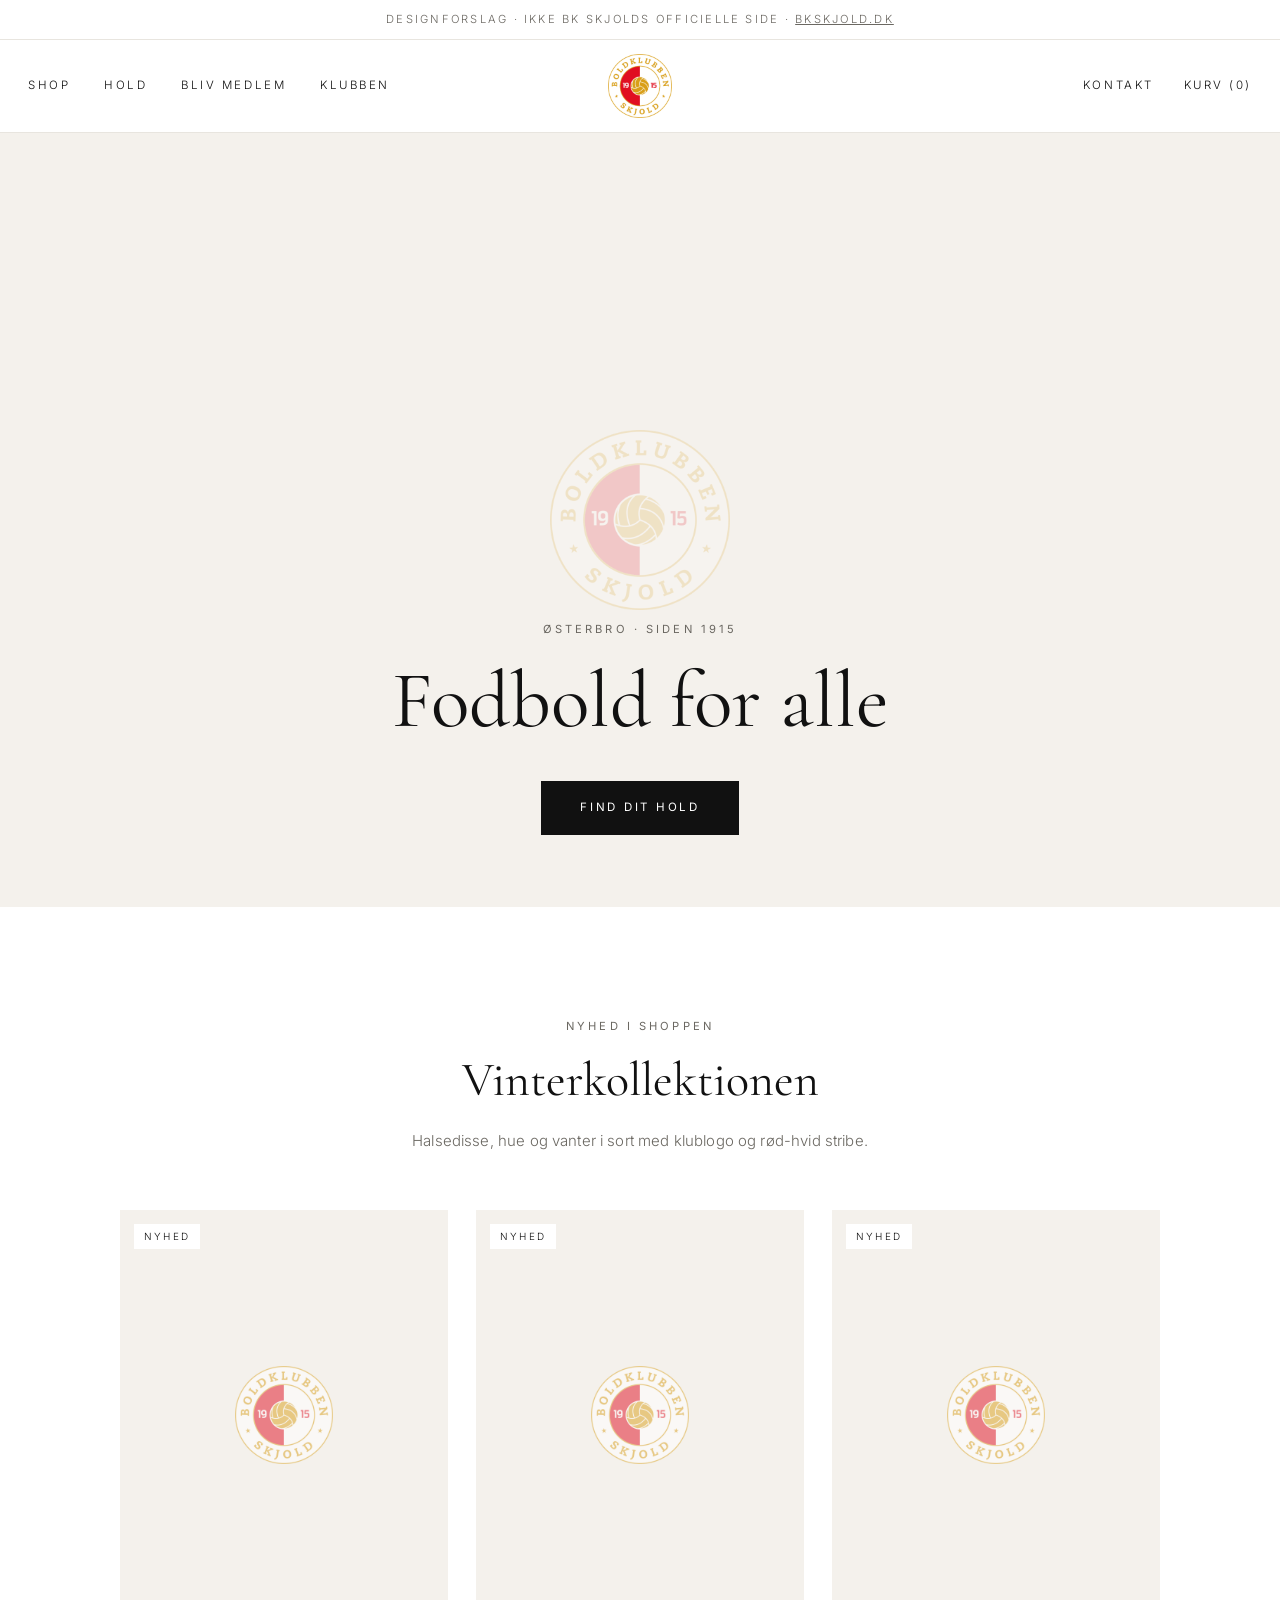
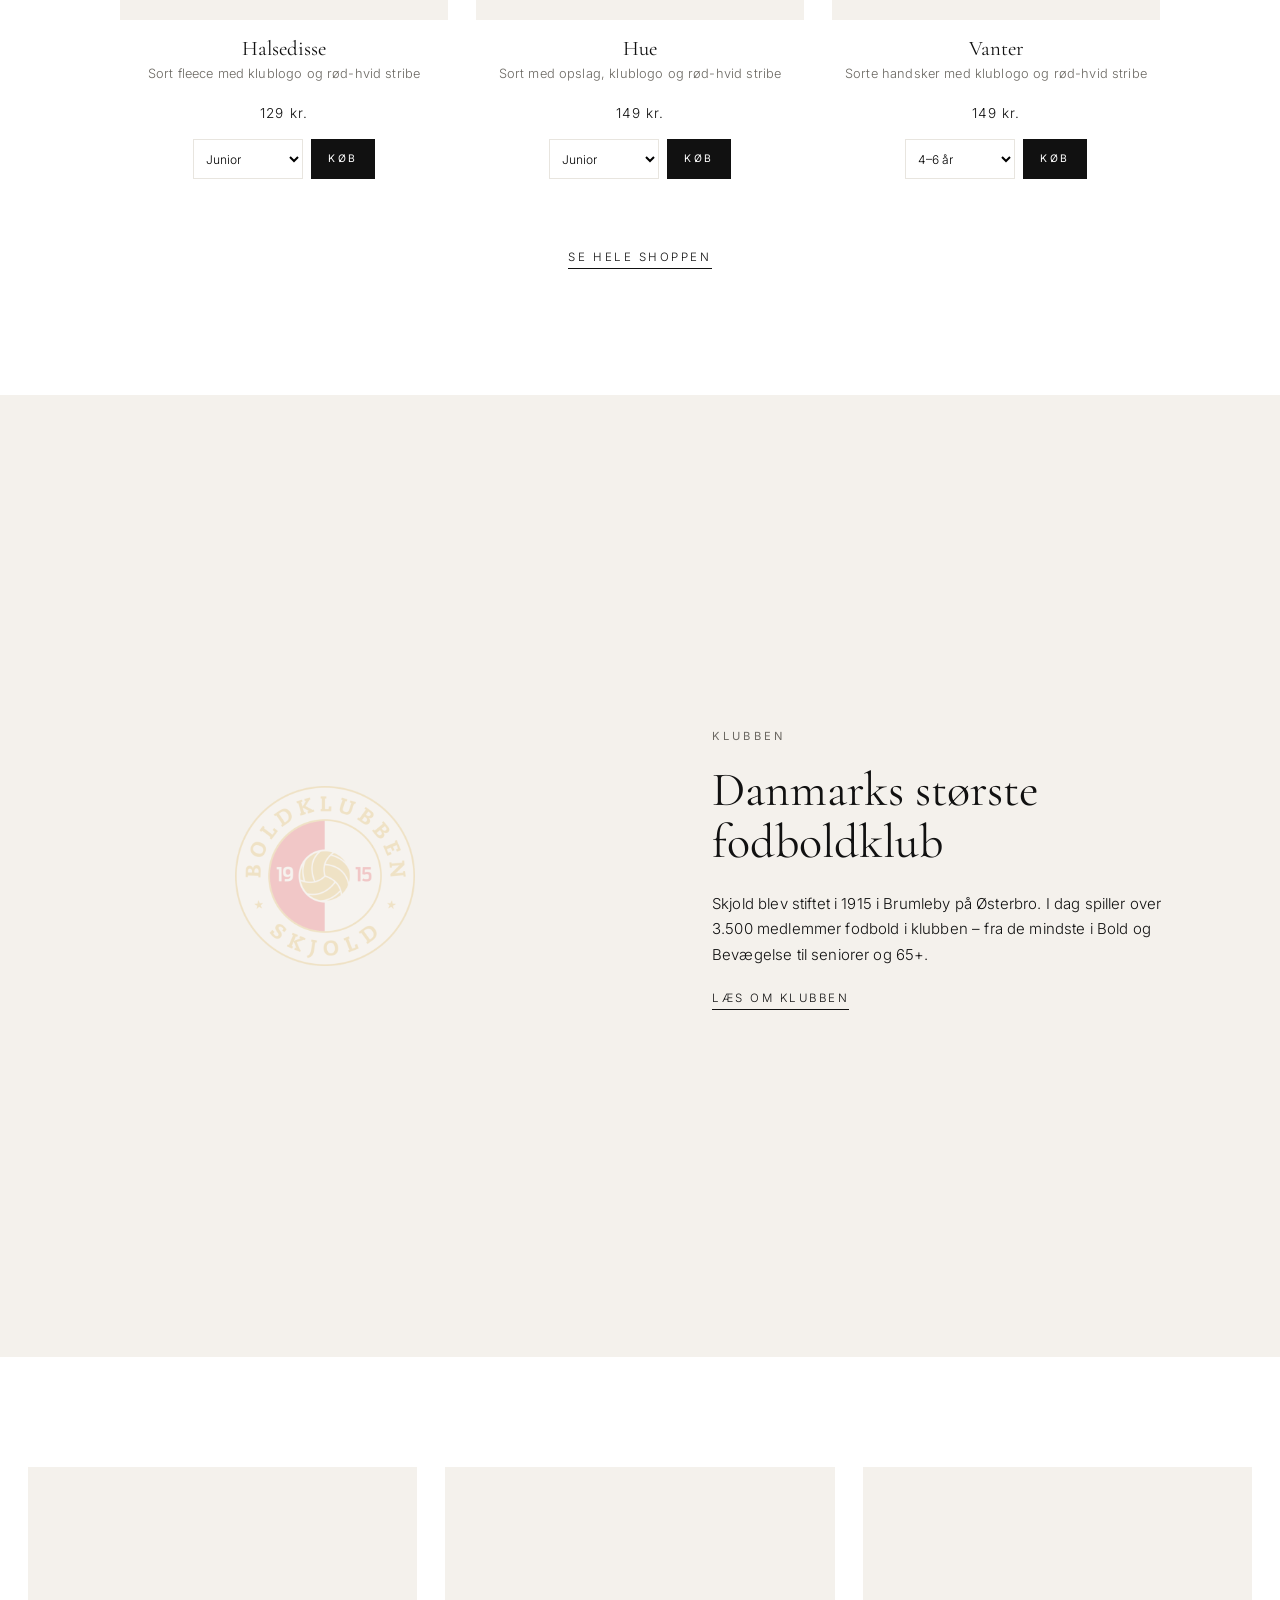
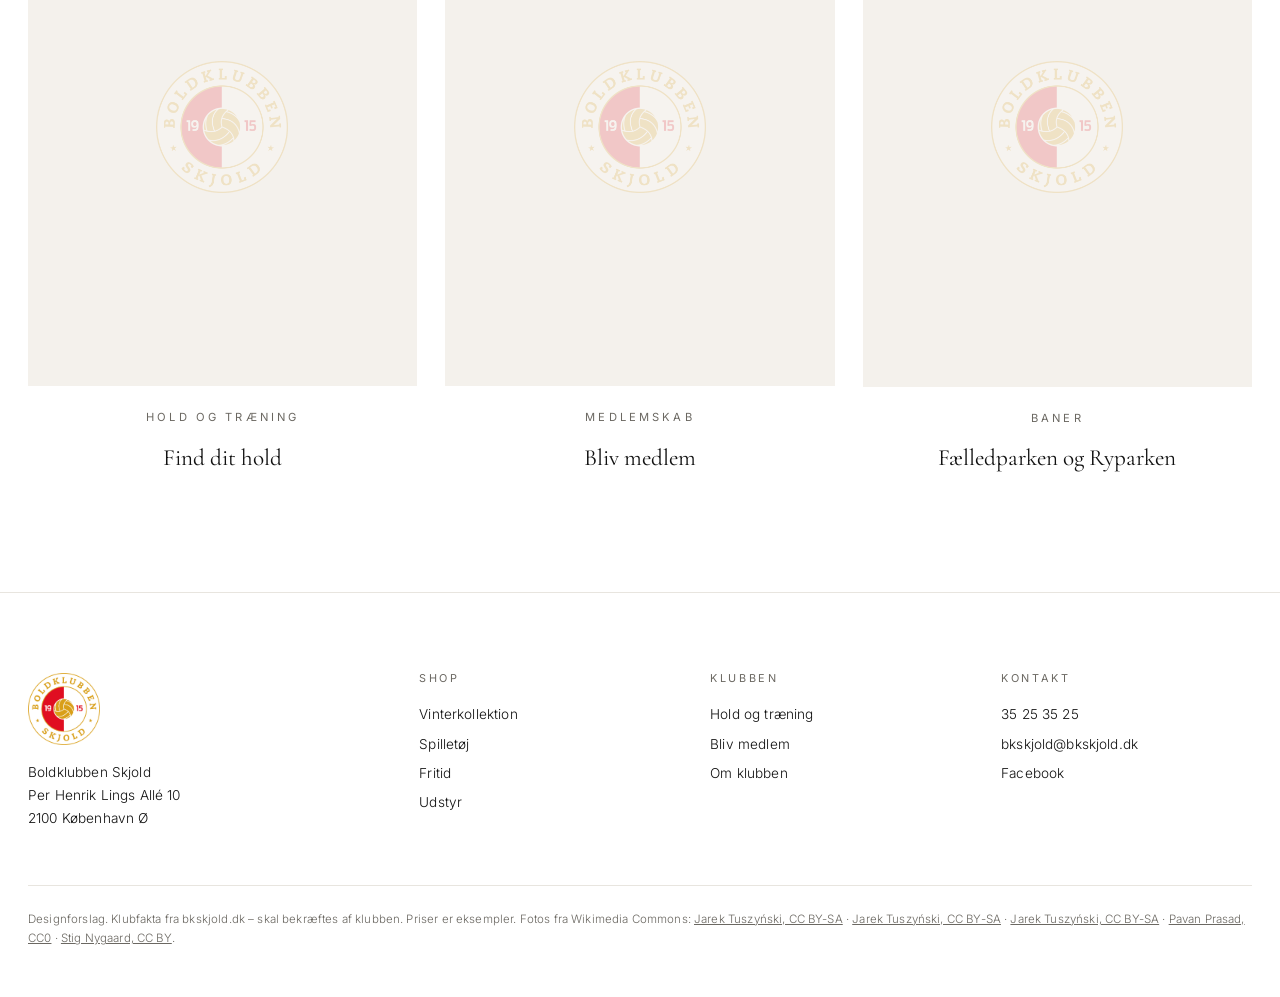
==== index.html @ 90eae660 "Nyt lyst og eksklusivt design - Helt nyt udtryk: hvidt med serif-overskrifter (Cormorant Garamond), " ====
<!doctype html>
<html lang="da">
<head>
  <meta charset="utf-8">
  <meta name="viewport" content="width=device-width, initial-scale=1">
  <title>BK Skjold – fodbold for alle på Østerbro (designforslag)</title>
  <meta name="description" content="Designforslag til Boldklubben Skjold – Danmarks største fodboldklub. Hold, medlemskab og klubshop.">
  <meta name="theme-color" content="#ffffff">
  <link rel="icon" href="img/favicon.png" type="image/png">
  <link rel="stylesheet" href="css/style.css">
</head>
<body data-side="forside" data-rod="./">
  <main>
    <section class="hero">
      <div class="foto" data-foto="hero" data-ivrig="1" data-bredde="2400" data-alt="Børn spiller fodbold"></div>
      <div class="tekst">
        <span class="overtitel">Østerbro · siden 1915</span>
        <h1>Fodbold for alle</h1>
        <a class="knap hvid" href="hold/">Find dit hold</a>
      </div>
    </section>

    <section class="blok">
      <div class="wrap">
        <div class="sektionshoved">
          <span class="overtitel">Nyhed i shoppen</span>
          <h2>Vinterkollektionen</h2>
          <p>Halsedisse, hue og vanter i sort med klublogo og rød-hvid stribe.</p>
        </div>
        <div class="produkter tre" id="nyheder"></div>
        <p style="text-align:center;margin-top:64px"><a class="link" href="shop/">Se hele shoppen</a></p>
      </div>
    </section>

    <section class="blok sand">
      <div class="wrap split">
        <div class="foto" data-foto="ungdom" data-bredde="1400" data-alt="Ungdomsspillere i kamp"></div>
        <div class="tekstdel">
          <span class="overtitel">Klubben</span>
          <h2>Danmarks største fodboldklub</h2>
          <p>Skjold blev stiftet i 1915 i Brumleby på Østerbro. I dag spiller over 3.500 medlemmer fodbold i klubben – fra de mindste i Bold og Bevægelse til seniorer og 65+.</p>
          <p><a class="link" href="om/">Læs om klubben</a></p>
        </div>
      </div>
    </section>

    <section class="blok">
      <div class="wrap">
        <div class="indgange">
          <a class="indgang" href="hold/"><div class="foto" data-foto="kamp" data-bredde="1000" data-alt="Ungdomskamp"></div><span class="overtitel">Hold og træning</span><h3>Find dit hold</h3></a>
          <a class="indgang" href="medlem/"><div class="foto" data-foto="dreng" data-bredde="1000" data-alt="Dreng spiller fodbold"></div><span class="overtitel">Medlemskab</span><h3>Bliv medlem</h3></a>
          <a class="indgang" href="om/"><div class="foto" data-foto="faelledparken" data-bredde="1000" data-alt="Fælledparken set fra luften"></div><span class="overtitel">Baner</span><h3>Fælledparken og Ryparken</h3></a>
        </div>
      </div>
    </section>
  </main>
  <script src="js/produkter.js"></script>
  <script src="js/site.js"></script>
  <script>
    const el = document.getElementById('nyheder');
    el.innerHTML = SKJOLD.produkter.filter((p) => p.ny).map(SKJOLD.produktkort).join('');
    SKJOLD.bindKoeb(el);
  </script>
</body>
</html>
---- css/style.css ----
/* BK Skjold – designforslag. Lyst og eksklusivt: hvidt, sort og luft. Logoet er den eneste farve. */

:root {
  --sort: #111111;
  --graa: #6b6862;
  --linje: #e8e5df;
  --sand: #f4f1ec;
  --hvid: #ffffff;
  --serif: 'Cormorant Garamond', 'Times New Roman', Georgia, serif;
  --sans: 'Inter', system-ui, -apple-system, 'Segoe UI', Roboto, 'Helvetica Neue', Arial, sans-serif;
  --bredde: 1280px;
}

* { box-sizing: border-box; }
html { -webkit-text-size-adjust: 100%; }
body { margin: 0; font-family: var(--sans); font-weight: 300; color: var(--sort); background: var(--hvid); line-height: 1.7; font-size: 15px; letter-spacing: 0.01em; }
img { max-width: 100%; display: block; }
a { color: inherit; }
h1, h2, h3 { font-family: var(--serif); font-weight: 400; line-height: 1.1; margin: 0 0 0.45em; letter-spacing: 0; }
h1 { font-size: clamp(2.6rem, 6.5vw, 5rem); }
h2 { font-size: clamp(2rem, 4vw, 3rem); }
h3 { font-size: 1.45rem; }
p { margin: 0 0 1.1em; }
strong { font-weight: 500; }
.wrap { max-width: var(--bredde); margin: 0 auto; padding: 0 28px; }
.smal { max-width: 640px; margin: 0 auto; text-align: center; }
.lille { font-size: 0.82rem; color: var(--graa); }
.overtitel { display: block; font-family: var(--sans); font-size: 0.7rem; font-weight: 400; text-transform: uppercase; letter-spacing: 0.28em; color: var(--graa); margin-bottom: 18px; }

/* Topbesked */
.besked { text-align: center; font-size: 0.7rem; letter-spacing: 0.2em; text-transform: uppercase; padding: 10px 16px; border-bottom: 1px solid var(--linje); color: var(--graa); }
.besked a { color: var(--graa); }

/* Header: menu – logo – kurv */
.header { position: sticky; top: 0; z-index: 40; background: rgba(255, 255, 255, 0.97); border-bottom: 1px solid var(--linje); }
.header .wrap { display: grid; grid-template-columns: 1fr auto 1fr; align-items: center; min-height: 92px; }
.header nav { display: flex; gap: 34px; }
.header nav a, .header .hoejre a, .kurv-knap, .menu-knap {
  font: inherit; font-size: 0.72rem; text-transform: uppercase; letter-spacing: 0.22em; text-decoration: none;
  background: none; border: 0; color: inherit; cursor: pointer; padding: 6px 0;
}
.header nav a.aktiv, .header nav a:hover { text-decoration: underline; text-underline-offset: 6px; }
.header .logo img { width: 64px; height: 64px; }
.header .hoejre { display: flex; justify-content: flex-end; gap: 30px; align-items: center; }
.menu-knap { display: none; justify-self: start; }
@media (max-width: 900px) {
  .header .wrap { min-height: 76px; }
  .header .logo img { width: 52px; height: 52px; }
  .header nav { display: none; position: absolute; top: 100%; left: 0; right: 0; background: #fff; flex-direction: column; gap: 0; padding: 12px 28px 22px; border-bottom: 1px solid var(--linje); }
  .header nav.aaben { display: flex; }
  .header nav a { padding: 14px 0; border-bottom: 1px solid var(--linje); }
  .menu-knap { display: block; }
  .header .hoejre .skjul-mobil { display: none; }
}

/* Knapper */
.knap {
  display: inline-block; padding: 16px 38px; font: inherit; font-size: 0.72rem; font-weight: 400; text-transform: uppercase; letter-spacing: 0.24em;
  text-decoration: none; border: 1px solid var(--sort); background: var(--sort); color: #fff; cursor: pointer; transition: background 0.2s, color 0.2s;
}
.knap:hover { background: transparent; color: var(--sort); }
.knap.hvid { background: #fff; color: var(--sort); border-color: #fff; }
.knap.hvid:hover { background: transparent; color: #fff; }
.knap.kant { background: transparent; color: var(--sort); }
.knap.kant:hover { background: var(--sort); color: #fff; }
.knap.fuld { width: 100%; text-align: center; }
.link { font-size: 0.72rem; text-transform: uppercase; letter-spacing: 0.22em; text-decoration: none; border-bottom: 1px solid var(--sort); padding-bottom: 4px; }

/* Billeder. Mangler et billede, vises en lys flade med logoet. */
.foto { position: relative; background: var(--sand); overflow: hidden; }
.foto img { width: 100%; height: 100%; object-fit: cover; }
.foto.mangler::after { content: ''; position: absolute; inset: 0; background: url('../img/logo.png') center / min(34%, 180px) no-repeat; opacity: 0.18; }

/* Hero */
.hero { position: relative; height: min(86vh, 820px); min-height: 480px; }
.hero > .foto { position: absolute; inset: 0; }
.hero .tekst { position: absolute; inset: 0; display: flex; flex-direction: column; align-items: center; justify-content: flex-end; text-align: center; padding: 0 28px 72px; }
.hero.har-billede .tekst { color: #fff; background: linear-gradient(180deg, rgba(0, 0, 0, 0) 45%, rgba(0, 0, 0, 0.45) 100%); }
.hero.har-billede .overtitel { color: rgba(255, 255, 255, 0.85); }
.hero:not(.har-billede) .knap.hvid { background: var(--sort); color: #fff; border-color: var(--sort); }
.hero h1 { max-width: 14ch; }

/* Sektioner */
section.blok { padding: 110px 0; }
section.blok.sand { background: var(--sand); }
.sektionshoved { text-align: center; margin-bottom: 56px; }
.sektionshoved p { color: var(--graa); max-width: 52ch; margin: 0 auto; }

/* Produkter */
.produkter { display: grid; gap: 56px 28px; grid-template-columns: repeat(4, 1fr); }
@media (max-width: 1050px) { .produkter { grid-template-columns: repeat(3, 1fr); } }
@media (max-width: 720px) { .produkter { grid-template-columns: repeat(2, 1fr); gap: 40px 16px; } }
.produkt { text-align: center; }
.produkt .foto { aspect-ratio: 4 / 5; margin-bottom: 18px; }
.produkt .foto.mangler::after { opacity: 0.5; background-size: 30%; }
.produkt .maerkat { position: absolute; z-index: 1; top: 14px; left: 14px; font-size: 0.62rem; text-transform: uppercase; letter-spacing: 0.22em; background: #fff; padding: 4px 10px; }
.produkt h3 { font-size: 1.3rem; margin-bottom: 2px; }
.produkt .besk { font-size: 0.8rem; color: var(--graa); min-height: 2.6em; margin-bottom: 6px; }
.produkt .pris { font-size: 0.85rem; letter-spacing: 0.08em; margin-bottom: 14px; }
.produkt .valg { display: flex; gap: 8px; justify-content: center; }
.produkt select { font: inherit; font-size: 0.75rem; padding: 10px 8px; border: 1px solid var(--linje); background: #fff; min-width: 0; flex: 0 1 110px; }
.produkt .knap { padding: 10px 16px; font-size: 0.65rem; }

.filtre { display: flex; gap: 30px; justify-content: center; flex-wrap: wrap; margin-bottom: 56px; }
.filtre button { font: inherit; font-size: 0.72rem; text-transform: uppercase; letter-spacing: 0.22em; background: none; border: 0; padding: 6px 0; cursor: pointer; color: var(--graa); }
.filtre button[aria-pressed='true'] { color: var(--sort); text-decoration: underline; text-underline-offset: 8px; }

/* Billede + tekst */
.split { display: grid; grid-template-columns: 1.1fr 1fr; gap: 90px; align-items: center; }
.split.omvendt > .foto { order: 2; }
.split .foto { aspect-ratio: 4 / 5; }
.split .tekstdel { max-width: 460px; }
@media (max-width: 860px) { .split { grid-template-columns: 1fr; gap: 40px; } .split.omvendt > .foto { order: 0; } .split .foto { aspect-ratio: 4 / 3; } }

/* Tre indgange */
.indgange { display: grid; gap: 28px; grid-template-columns: repeat(3, 1fr); }
.indgang { text-decoration: none; text-align: center; }
.indgang .foto { aspect-ratio: 3 / 4; margin-bottom: 22px; }
.indgang .foto img { transition: transform 0.8s; }
.indgang:hover .foto img { transform: scale(1.03); }
@media (max-width: 760px) { .indgange { grid-template-columns: 1fr; } .indgang .foto { aspect-ratio: 4 / 3; } }

/* Lister */
.liste { list-style: none; padding: 0; margin: 0; }
.liste li { display: flex; justify-content: space-between; gap: 20px; padding: 16px 0; border-bottom: 1px solid var(--linje); }
.liste li span:last-child { color: var(--graa); text-align: right; }
.kolonner { display: grid; gap: 64px; grid-template-columns: repeat(auto-fit, minmax(260px, 1fr)); }
.trin { list-style: none; counter-reset: t; padding: 0; margin: 0; }
.trin li { counter-increment: t; padding: 20px 0 20px 56px; border-bottom: 1px solid var(--linje); position: relative; }
.trin li::before { content: counter(t, decimal-leading-zero); position: absolute; left: 0; top: 18px; font-family: var(--serif); font-size: 1.6rem; color: var(--graa); }

/* Sidetop */
.sidetop { padding: 96px 0 40px; text-align: center; }
.sidetop p { color: var(--graa); max-width: 54ch; margin: 0 auto; }

/* Kurv */
.kurv { position: fixed; inset: 0; z-index: 60; display: none; }
.kurv.aaben { display: block; }
.kurv .slør { position: absolute; inset: 0; background: rgba(17, 17, 17, 0.3); }
.kurv .panel { position: absolute; top: 0; right: 0; bottom: 0; width: min(440px, 100%); background: #fff; display: flex; flex-direction: column; }
.kurv .top { display: flex; justify-content: space-between; align-items: center; padding: 26px 28px; border-bottom: 1px solid var(--linje); }
.kurv .top h2 { font-size: 1.8rem; margin: 0; }
.kurv .top button { background: none; border: 0; font-size: 1.6rem; font-weight: 300; cursor: pointer; }
.kurv .linjer { flex: 1; overflow-y: auto; padding: 8px 28px; }
.kurv .linje { display: grid; grid-template-columns: 72px 1fr auto; gap: 16px; align-items: center; padding: 18px 0; border-bottom: 1px solid var(--linje); }
.kurv .linje .foto { width: 72px; height: 90px; }
.kurv .linje button { background: none; border: 0; padding: 0; color: var(--graa); cursor: pointer; font: inherit; font-size: 0.75rem; text-decoration: underline; }
.kurv .bund { padding: 24px 28px; border-top: 1px solid var(--linje); }
.kurv .total { display: flex; justify-content: space-between; margin-bottom: 18px; font-size: 0.85rem; letter-spacing: 0.08em; text-transform: uppercase; }

/* Footer */
footer { border-top: 1px solid var(--linje); padding: 80px 0 48px; font-size: 0.85rem; }
footer .wrap { display: grid; gap: 40px; grid-template-columns: 1.4fr 1fr 1fr 1fr; }
footer h3 { font-family: var(--sans); font-size: 0.68rem; text-transform: uppercase; letter-spacing: 0.24em; color: var(--graa); font-weight: 400; margin-bottom: 16px; }
footer a { text-decoration: none; display: block; padding: 3px 0; }
footer a:hover { text-decoration: underline; }
footer .logo-fod { width: 72px; margin-bottom: 16px; }
footer .kilder { grid-column: 1 / -1; color: var(--graa); font-size: 0.72rem; border-top: 1px solid var(--linje); padding-top: 24px; margin: 0; }
footer .kilder a { display: inline; text-decoration: underline; }
@media (max-width: 760px) { footer .wrap { grid-template-columns: 1fr 1fr; } }

.produkter.tre { grid-template-columns: repeat(3, 1fr); max-width: 1040px; margin: 0 auto; }
@media (max-width: 720px) { .produkter.tre { grid-template-columns: 1fr 1fr; } }
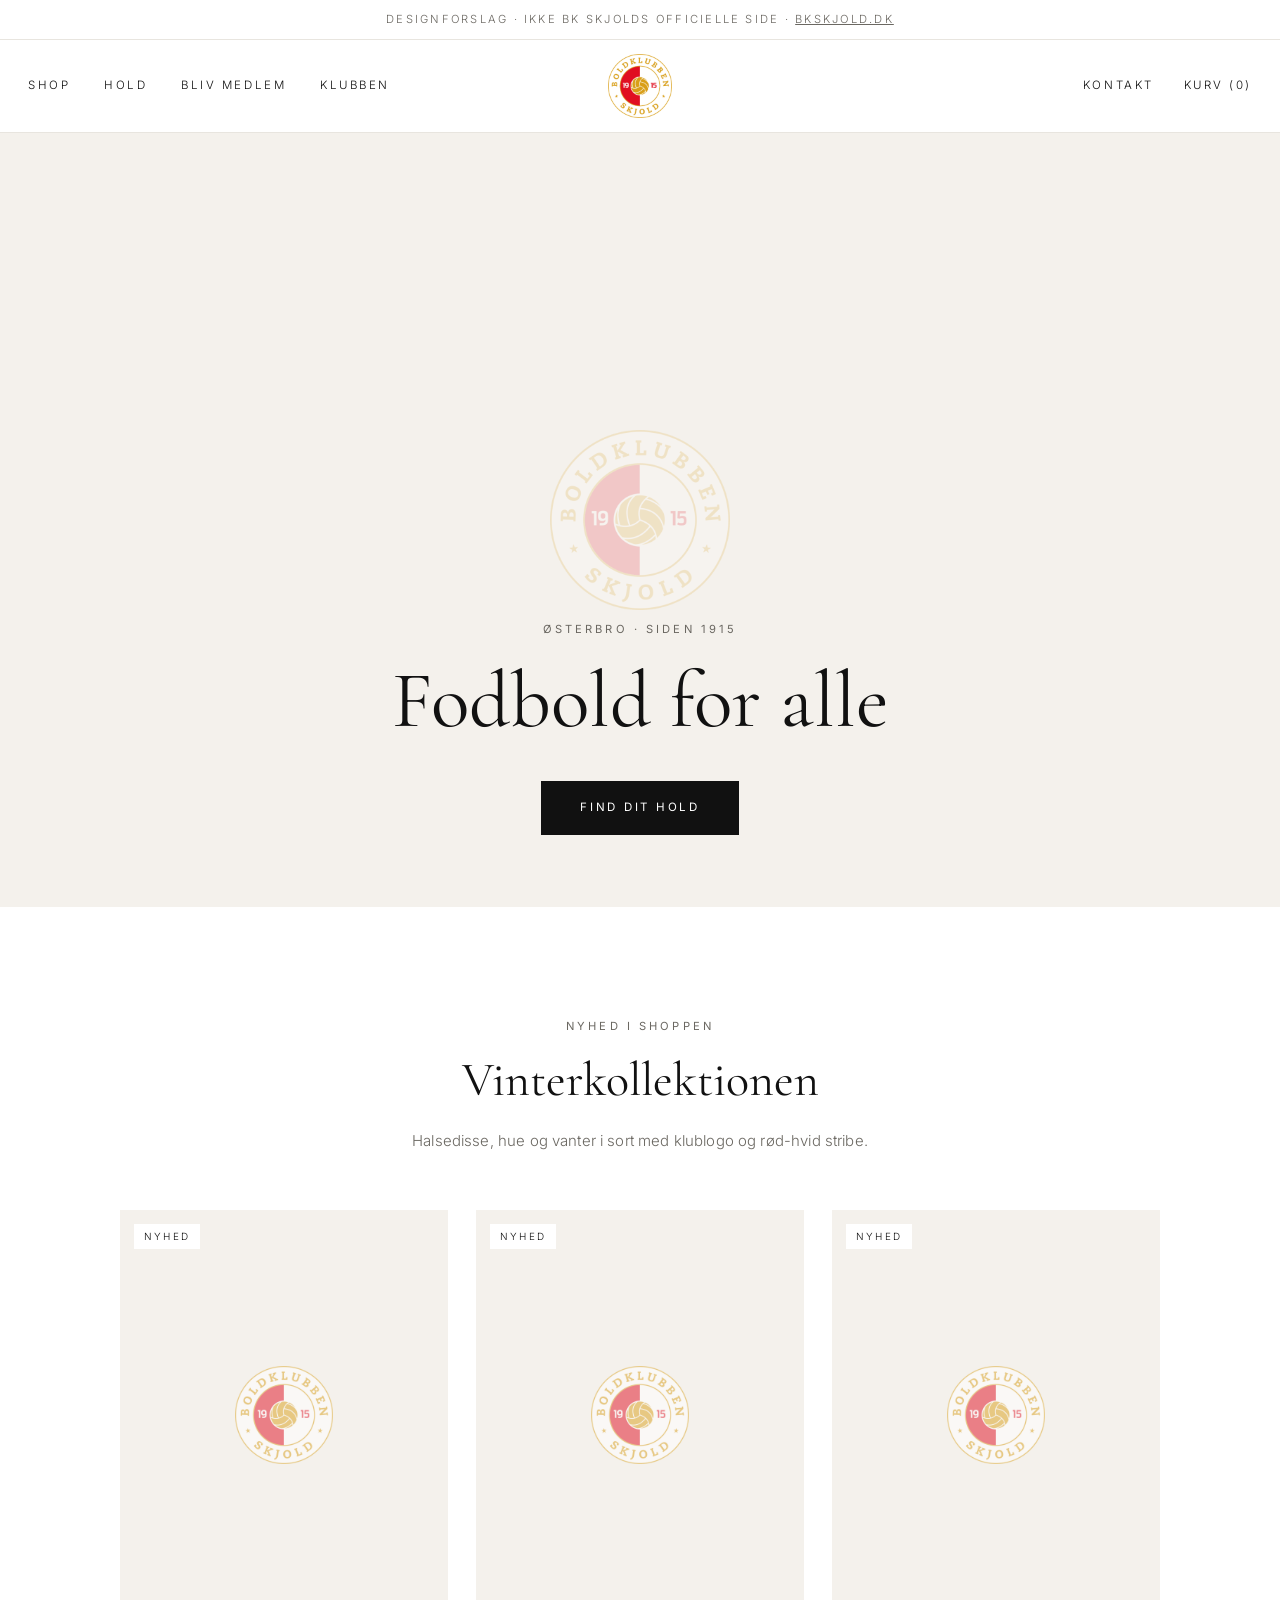
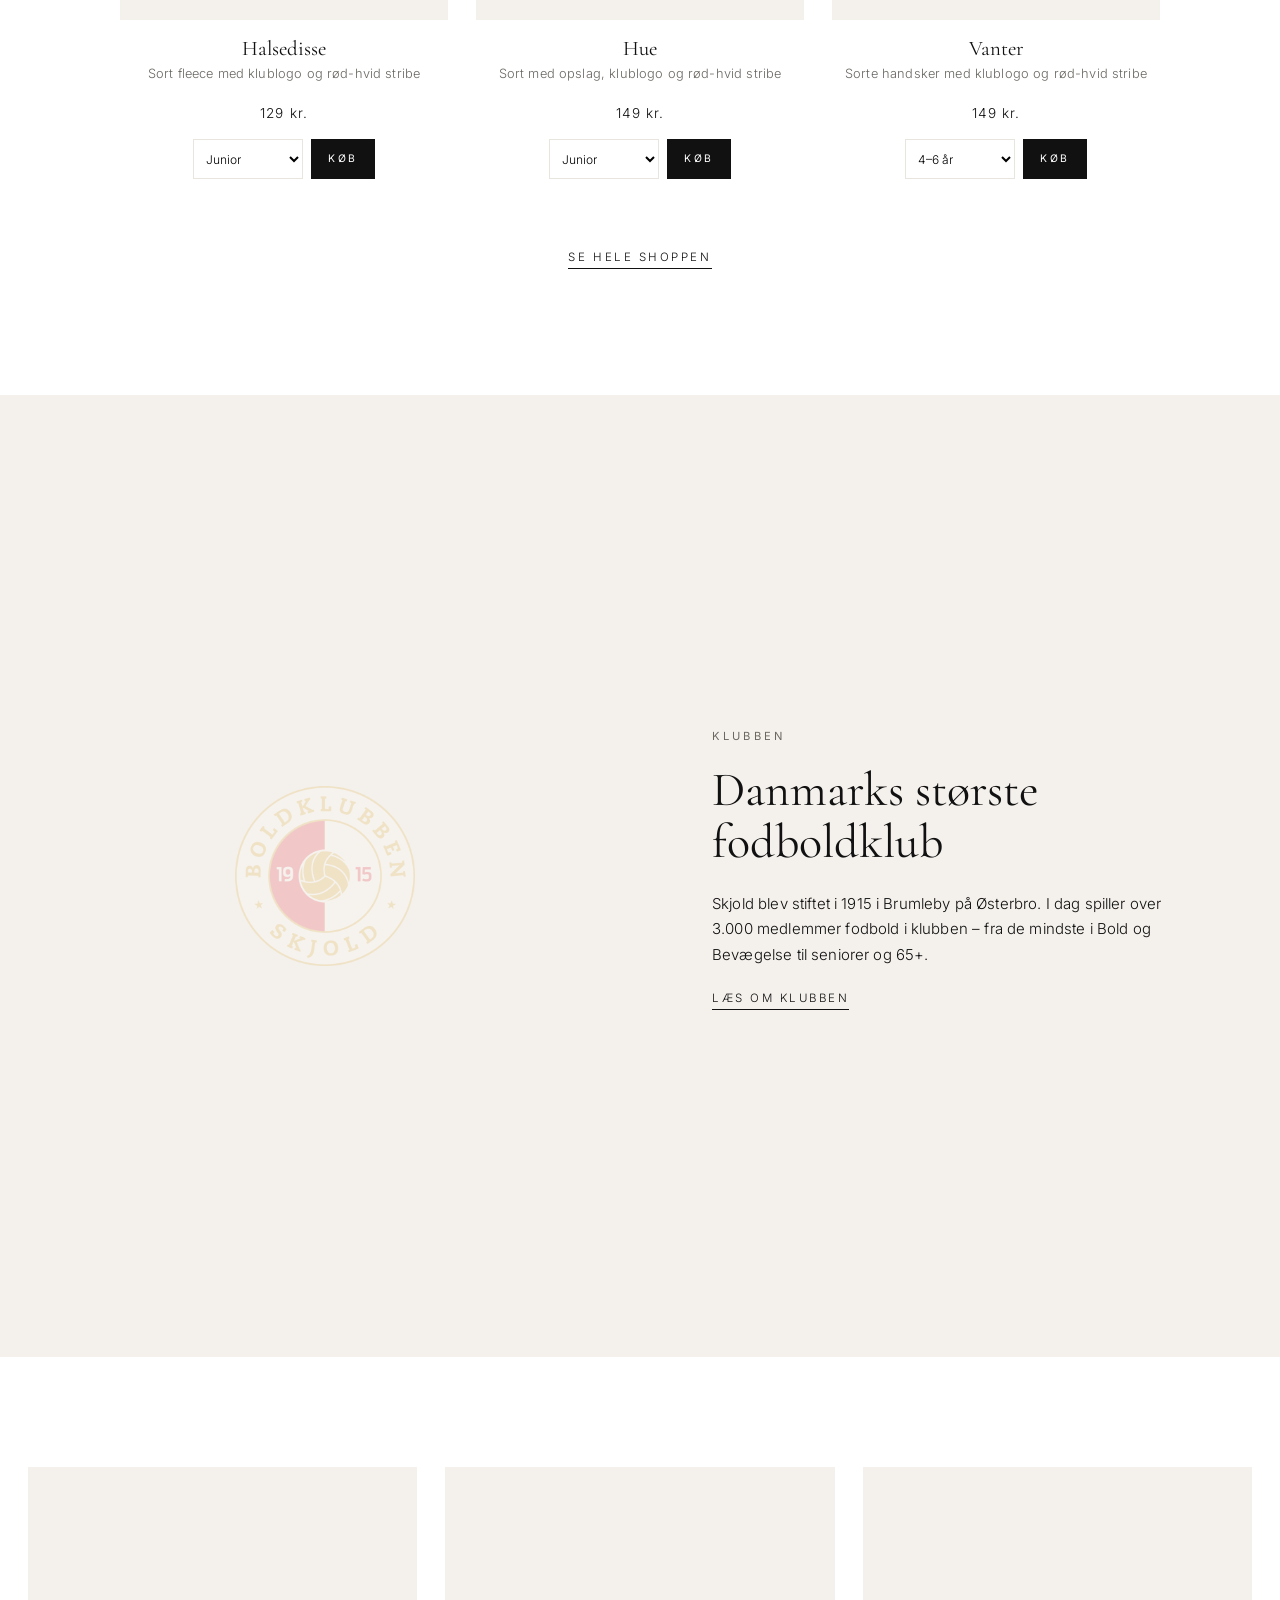
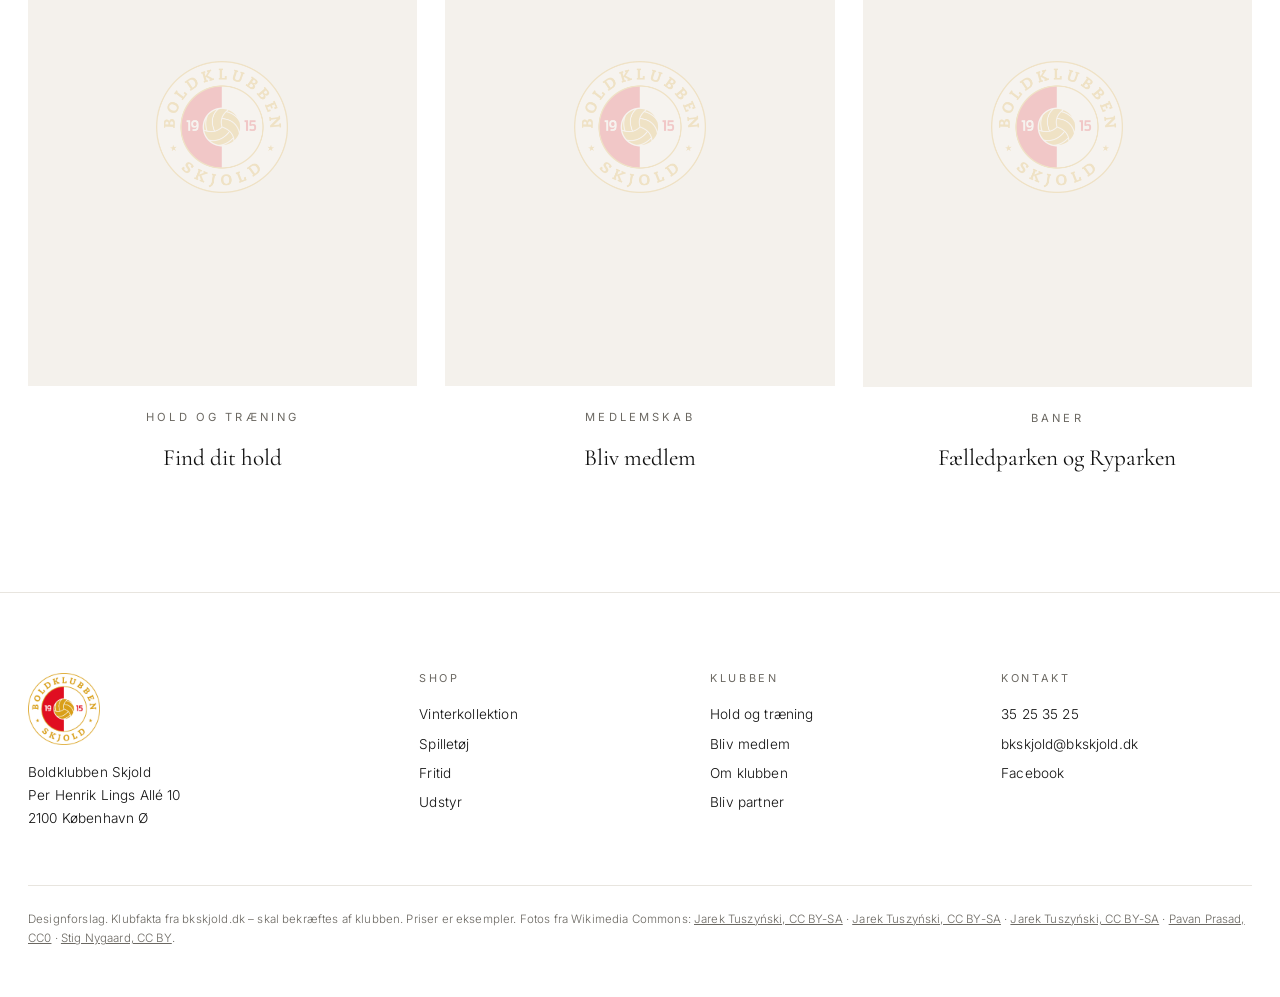
==== commit b550f786: "Skjold-modellen på Klubben og ny partnerside Co-Authored-By: Claude Opus 5.5 <noreply@anthropic.com>" ====
--- a/index.html
+++ b/index.html
@@ -38,7 +38,7 @@
         <div class="tekstdel">
           <span class="overtitel">Klubben</span>
           <h2>Danmarks største fodboldklub</h2>
-          <p>Skjold blev stiftet i 1915 i Brumleby på Østerbro. I dag spiller over 3.500 medlemmer fodbold i klubben – fra de mindste i Bold og Bevægelse til seniorer og 65+.</p>
+          <p>Skjold blev stiftet i 1915 i Brumleby på Østerbro. I dag spiller over 3.000 medlemmer fodbold i klubben – fra de mindste i Bold og Bevægelse til seniorer og 65+.</p>
           <p><a class="link" href="om/">Læs om klubben</a></p>
         </div>
       </div>
--- a/css/style.css
+++ b/css/style.css
@@ -125,9 +125,29 @@
 .liste li { display: flex; justify-content: space-between; gap: 20px; padding: 16px 0; border-bottom: 1px solid var(--linje); }
 .liste li span:last-child { color: var(--graa); text-align: right; }
 .kolonner { display: grid; gap: 64px; grid-template-columns: repeat(auto-fit, minmax(260px, 1fr)); }
+.kolonner.fire { grid-template-columns: repeat(4, 1fr); gap: 40px; }
+@media (max-width: 1000px) { .kolonner.fire { grid-template-columns: repeat(2, 1fr); } }
+@media (max-width: 600px) { .kolonner.fire { grid-template-columns: 1fr; } }
 .trin { list-style: none; counter-reset: t; padding: 0; margin: 0; }
-.trin li { counter-increment: t; padding: 20px 0 20px 56px; border-bottom: 1px solid var(--linje); position: relative; }
-.trin li::before { content: counter(t, decimal-leading-zero); position: absolute; left: 0; top: 18px; font-family: var(--serif); font-size: 1.6rem; color: var(--graa); }
+.trin > li { counter-increment: t; padding: 28px 0 28px 72px; border-bottom: 1px solid var(--linje); position: relative; }
+.trin > li::before { content: counter(t, decimal-leading-zero); position: absolute; left: 0; top: 26px; font-family: var(--serif); font-size: 1.6rem; color: var(--graa); }
+.trinwrap { max-width: 760px; }
+.tekstblok { max-width: 760px; }
+.trin h3 { margin-bottom: 8px; }
+.trin p { margin: 0 0 8px; }
+.trin .note { font-size: 0.9rem; color: var(--graa); border-left: 1px solid var(--linje); padding-left: 16px; }
+.punkter { margin: 8px 0 0; padding-left: 18px; color: var(--graa); }
+.punkter li { padding: 3px 0; }
+.faq { border-top: 1px solid var(--linje); margin-top: 32px; }
+.faq details { border-bottom: 1px solid var(--linje); }
+.faq summary { list-style: none; cursor: pointer; display: flex; justify-content: space-between; align-items: center; gap: 24px; padding: 24px 0; font-family: var(--serif); font-size: 1.45rem; line-height: 1.2; }
+.faq summary::-webkit-details-marker { display: none; }
+.faq summary::after { content: "+"; font-family: var(--sans); font-weight: 300; font-size: 1.5rem; color: var(--graa); transition: transform .2s; }
+.faq details[open] summary::after { transform: rotate(45deg); }
+.faq .svar { padding: 0 0 32px; color: var(--graa); }
+.faq .svar h4 { font-family: var(--sans); font-size: 0.72rem; font-weight: 500; text-transform: uppercase; letter-spacing: 0.2em; color: var(--sort); margin: 28px 0 8px; }
+.faq .svar p { margin: 0 0 10px; }
+.faq .svar .liste { margin-bottom: 20px; }
 
 /* Sidetop */
 .sidetop { padding: 96px 0 40px; text-align: center; }
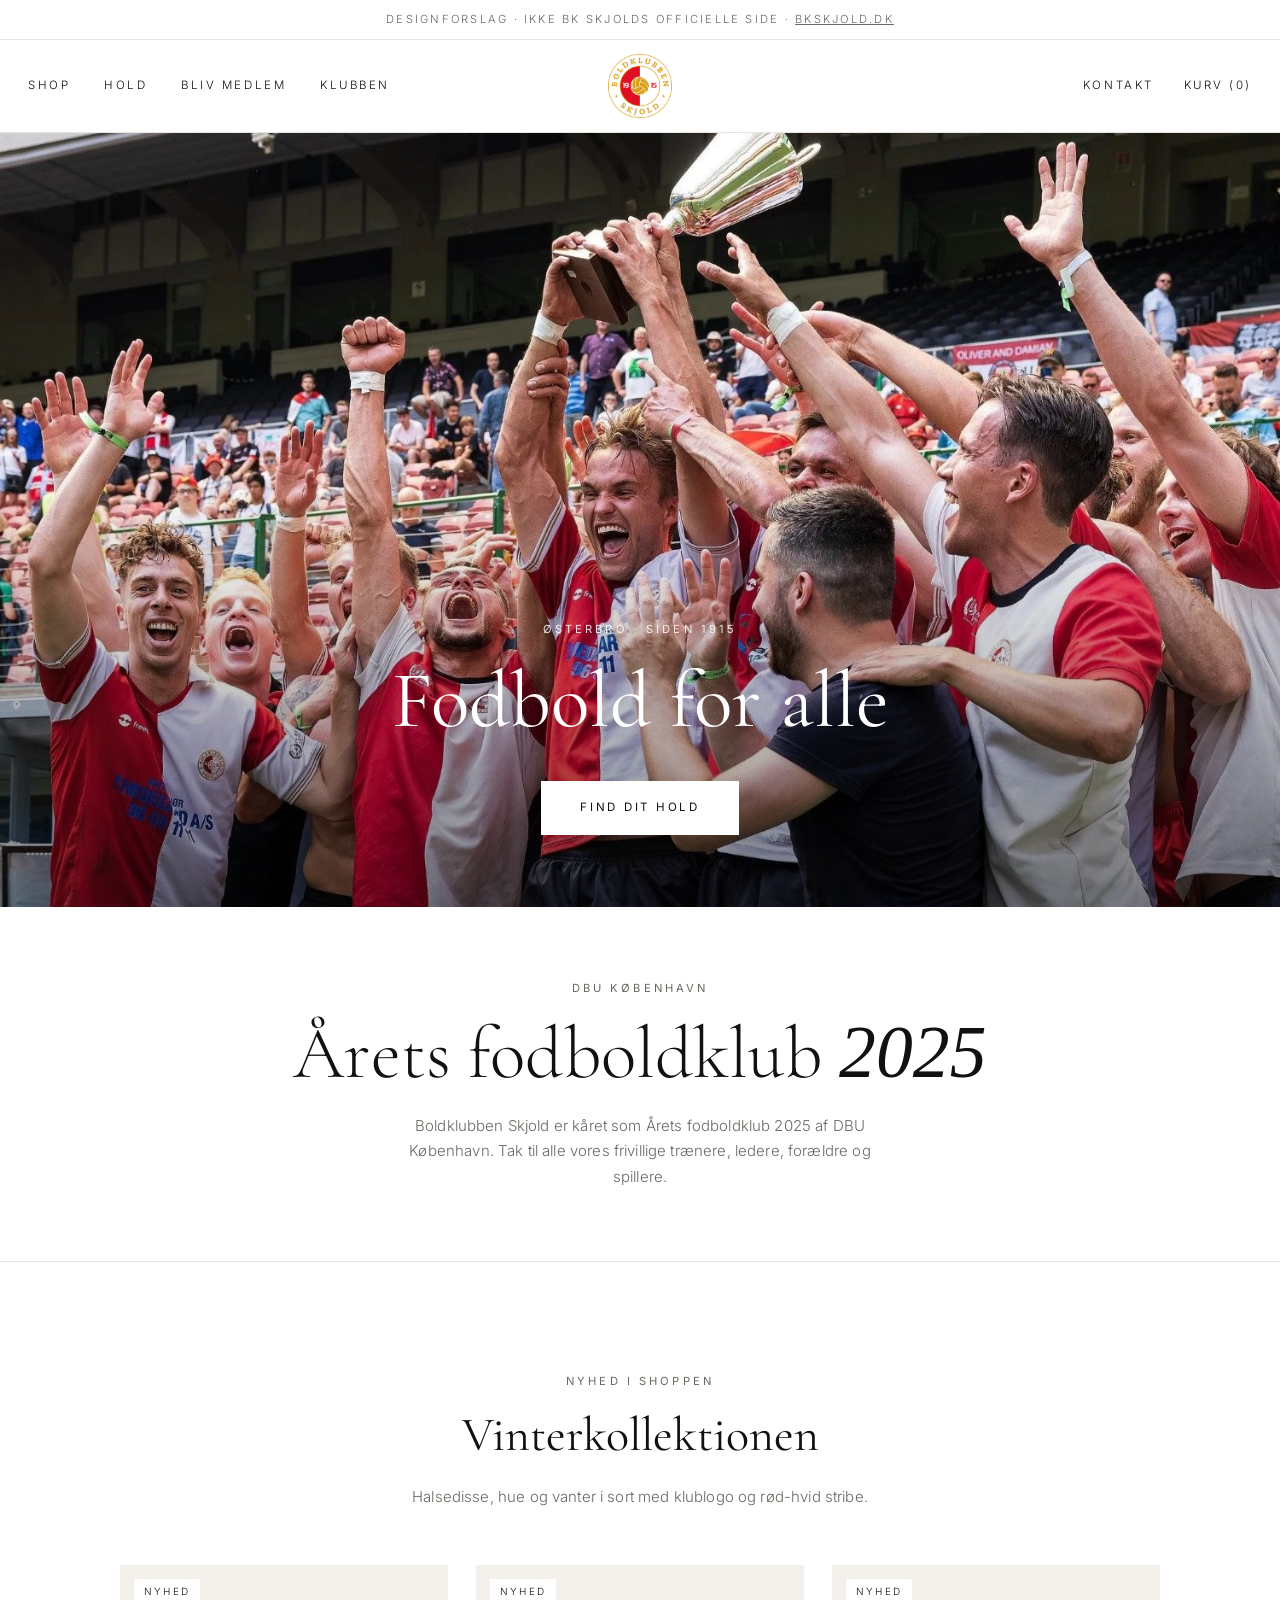
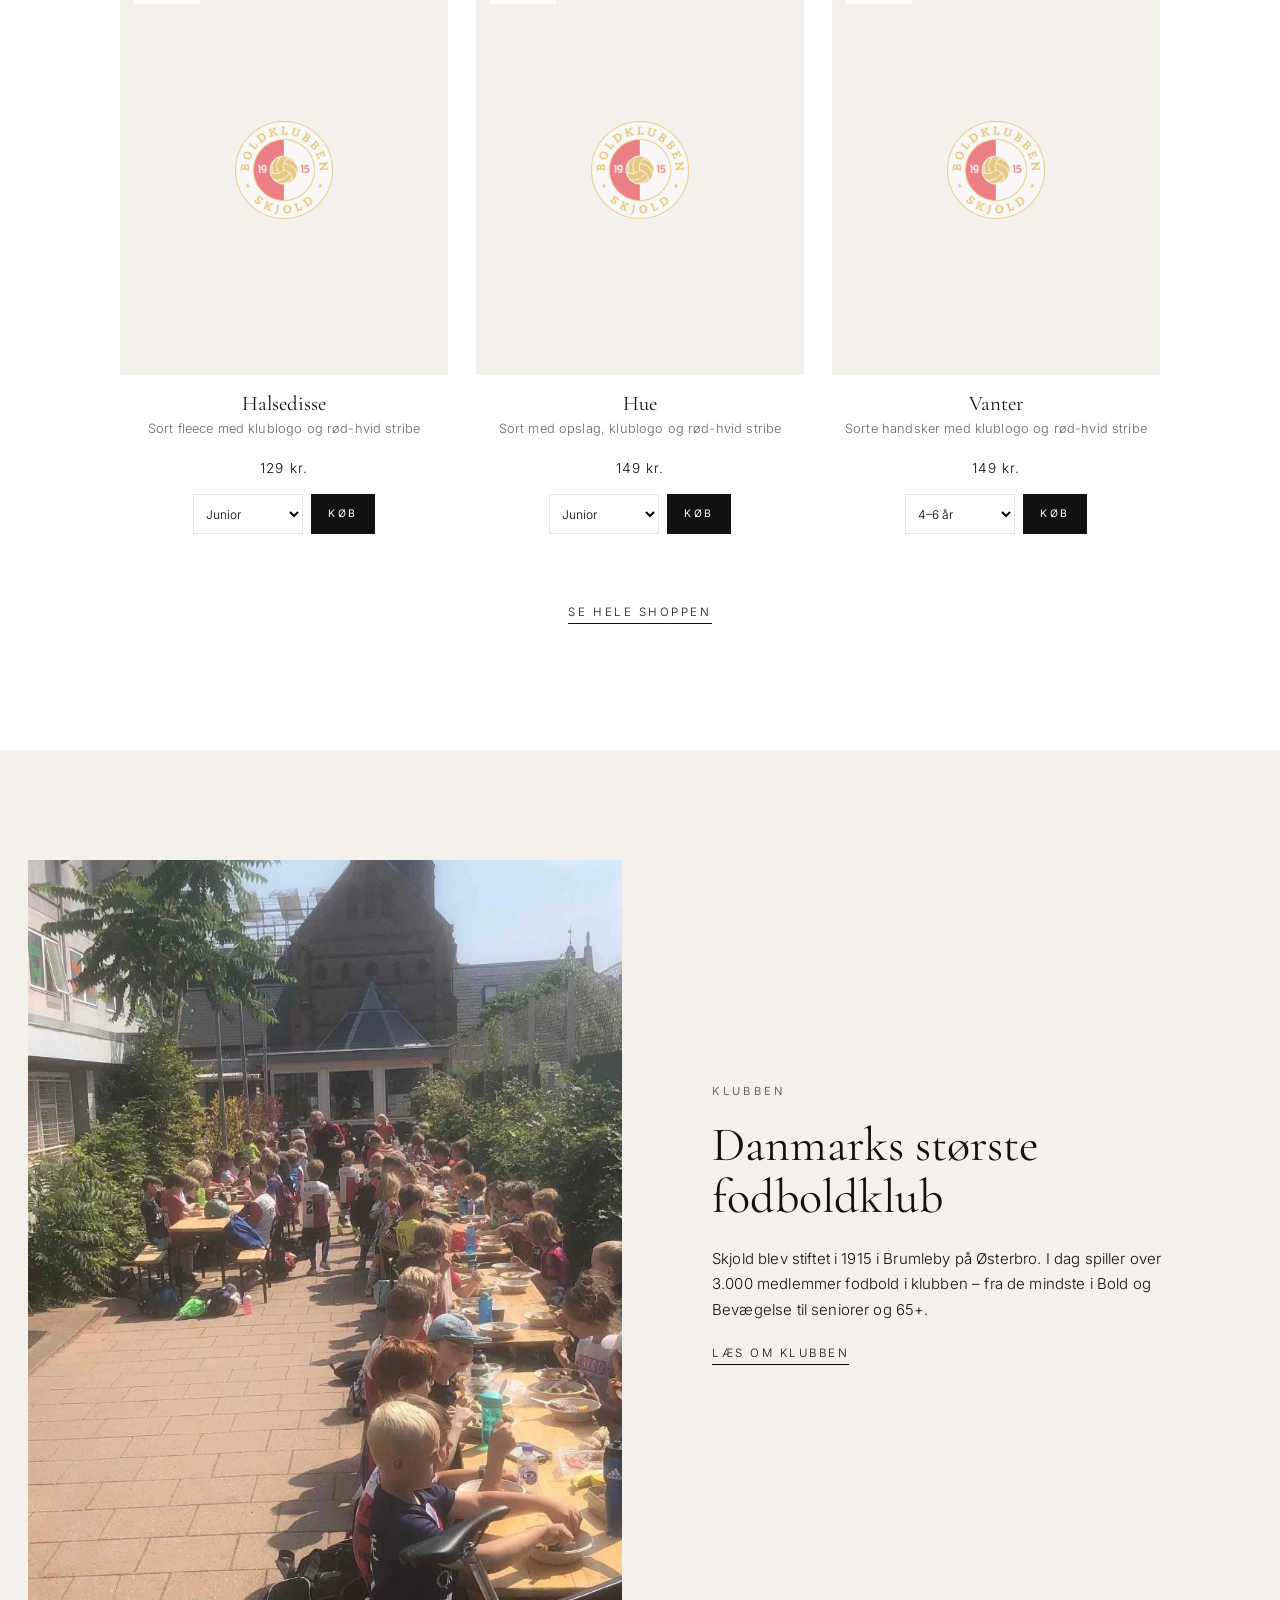
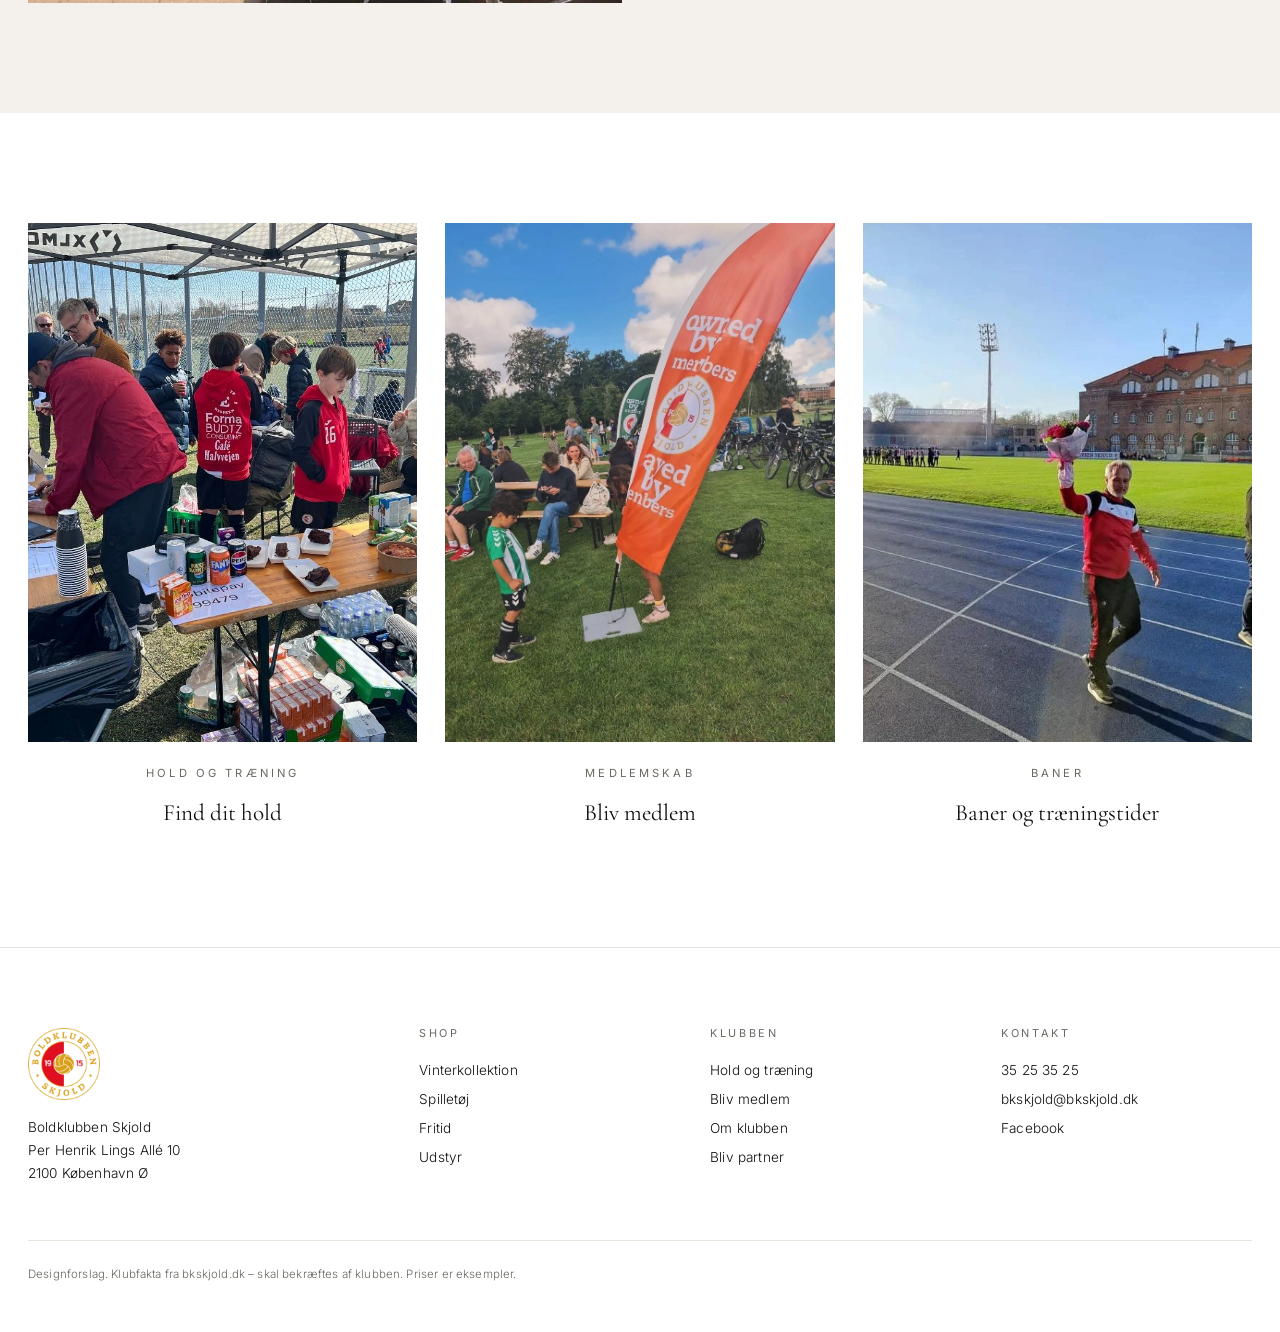
==== commit 911adf31: "Klubbens egne fotos og Årets fodboldklub 2025 Erstatter Wikimedia-fotos med klubbens egne billeder i" ====
--- a/index.html
+++ b/index.html
@@ -12,11 +12,19 @@
 <body data-side="forside" data-rod="./">
   <main>
     <section class="hero">
-      <div class="foto" data-foto="hero" data-ivrig="1" data-bredde="2400" data-alt="Børn spiller fodbold"></div>
+      <div class="foto" data-foto="fejring" data-ivrig="1" data-alt="Skjold-spillere fejrer en pokalsejr"></div>
       <div class="tekst">
         <span class="overtitel">Østerbro · siden 1915</span>
         <h1>Fodbold for alle</h1>
         <a class="knap hvid" href="hold/">Find dit hold</a>
+      </div>
+    </section>
+
+    <section class="aarets">
+      <div class="wrap">
+        <span class="overtitel">DBU København</span>
+        <p class="aarets-titel">Årets fodboldklub <span>2025</span></p>
+        <p>Boldklubben Skjold er kåret som Årets fodboldklub 2025 af DBU København. Tak til alle vores frivillige trænere, ledere, forældre og spillere.</p>
       </div>
     </section>
 
@@ -34,7 +42,7 @@
 
     <section class="blok sand">
       <div class="wrap split">
-        <div class="foto" data-foto="ungdom" data-bredde="1400" data-alt="Ungdomsspillere i kamp"></div>
+        <div class="foto" data-foto="frokost" data-alt="Børn spiser frokost foran klubhuset"></div>
         <div class="tekstdel">
           <span class="overtitel">Klubben</span>
           <h2>Danmarks største fodboldklub</h2>
@@ -47,9 +55,9 @@
     <section class="blok">
       <div class="wrap">
         <div class="indgange">
-          <a class="indgang" href="hold/"><div class="foto" data-foto="kamp" data-bredde="1000" data-alt="Ungdomskamp"></div><span class="overtitel">Hold og træning</span><h3>Find dit hold</h3></a>
-          <a class="indgang" href="medlem/"><div class="foto" data-foto="dreng" data-bredde="1000" data-alt="Dreng spiller fodbold"></div><span class="overtitel">Medlemskab</span><h3>Bliv medlem</h3></a>
-          <a class="indgang" href="om/"><div class="foto" data-foto="faelledparken" data-bredde="1000" data-alt="Fælledparken set fra luften"></div><span class="overtitel">Baner</span><h3>Fælledparken og Ryparken</h3></a>
+          <a class="indgang" href="hold/"><div class="foto" data-foto="kampdag" data-alt="Kampdag med kiosk ved banen"></div><span class="overtitel">Hold og træning</span><h3>Find dit hold</h3></a>
+          <a class="indgang" href="medlem/"><div class="foto" data-foto="medlemmer" data-alt="Owned by members-flag ved banen"></div><span class="overtitel">Medlemskab</span><h3>Bliv medlem</h3></a>
+          <a class="indgang" href="hold/"><div class="foto" data-foto="stadion" data-alt="Østerbro Stadion"></div><span class="overtitel">Baner</span><h3>Baner og træningstider</h3></a>
         </div>
       </div>
     </section>
--- a/css/style.css
+++ b/css/style.css
@@ -83,6 +83,10 @@
 /* Sektioner */
 section.blok { padding: 110px 0; }
 section.blok.sand { background: var(--sand); }
+.aarets { text-align: center; padding: 72px 0; border-bottom: 1px solid var(--linje); }
+.aarets .aarets-titel { font-family: var(--serif); font-size: clamp(2.4rem, 6vw, 4.6rem); line-height: 1; margin: 14px 0 22px; }
+.aarets .aarets-titel span { font-style: italic; }
+.aarets p:last-child { color: var(--graa); max-width: 52ch; margin: 0 auto; }
 .sektionshoved { text-align: center; margin-bottom: 56px; }
 .sektionshoved p { color: var(--graa); max-width: 52ch; margin: 0 auto; }
 
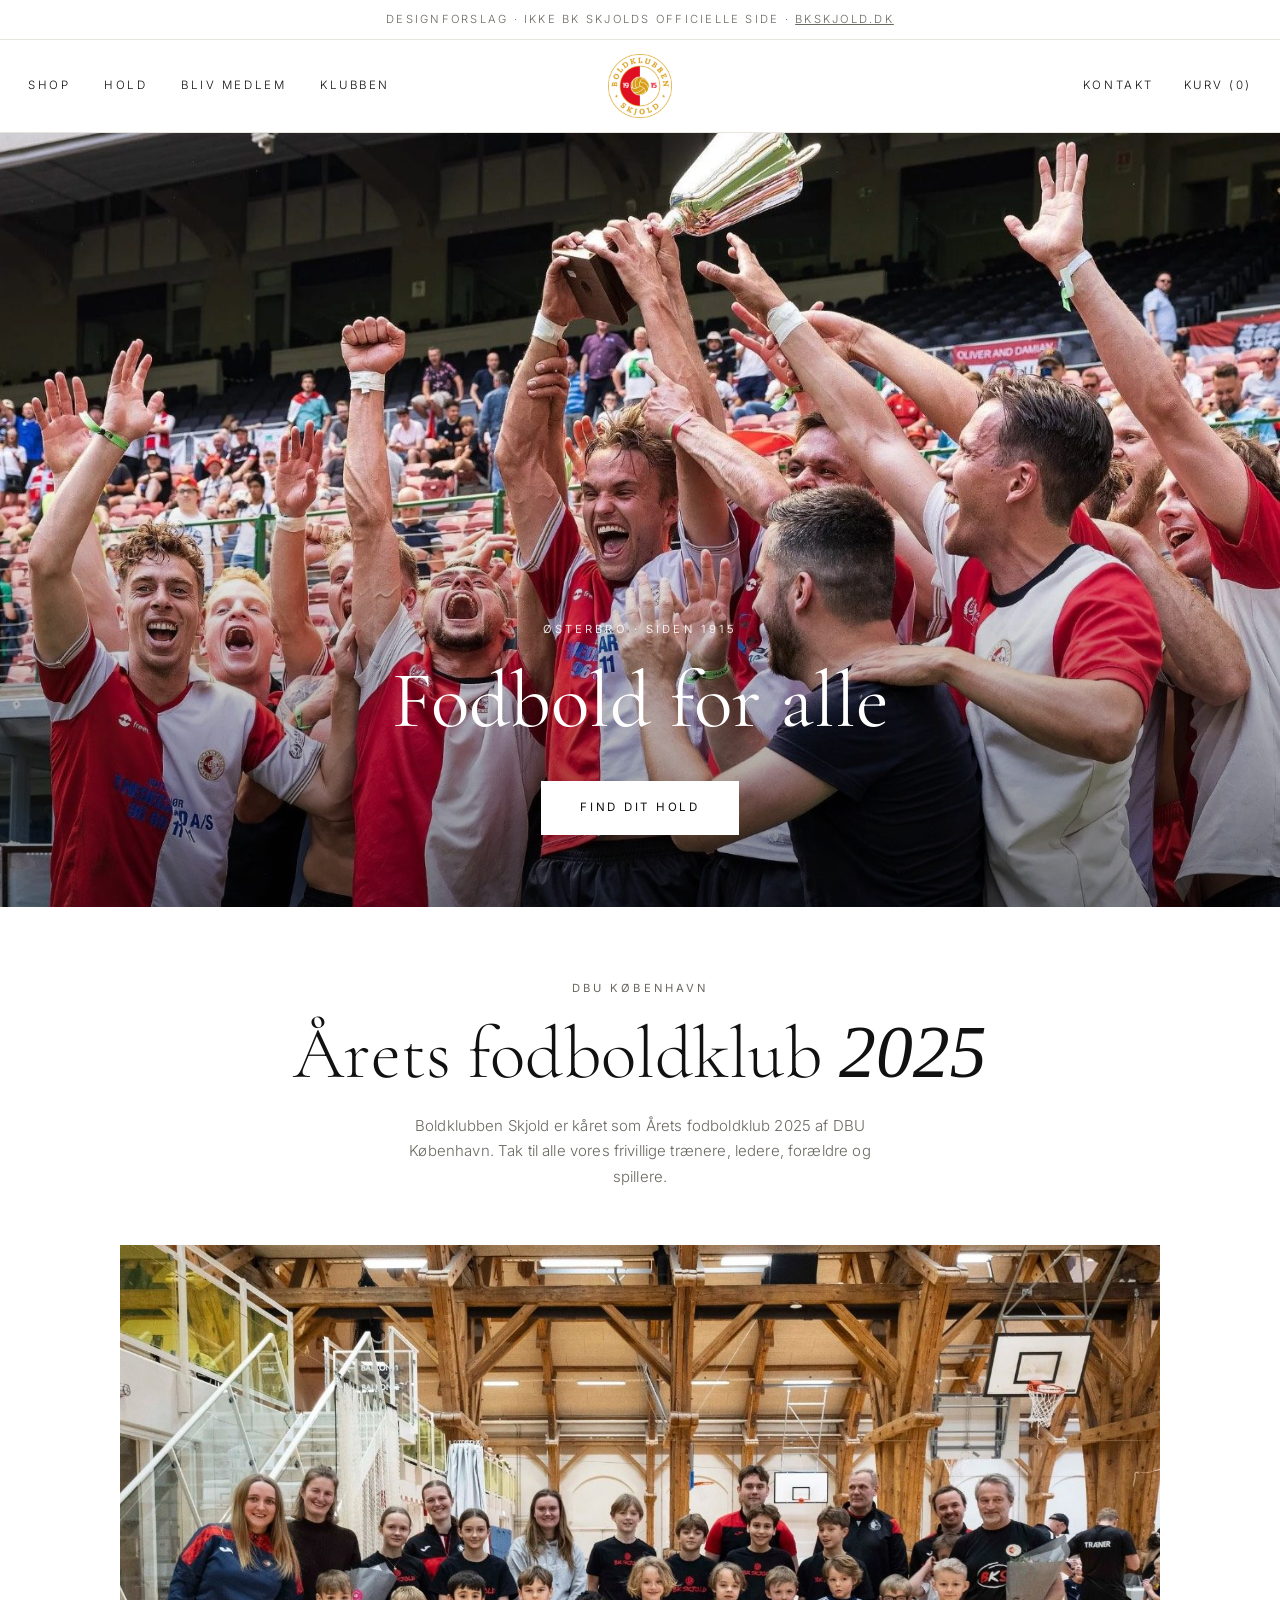
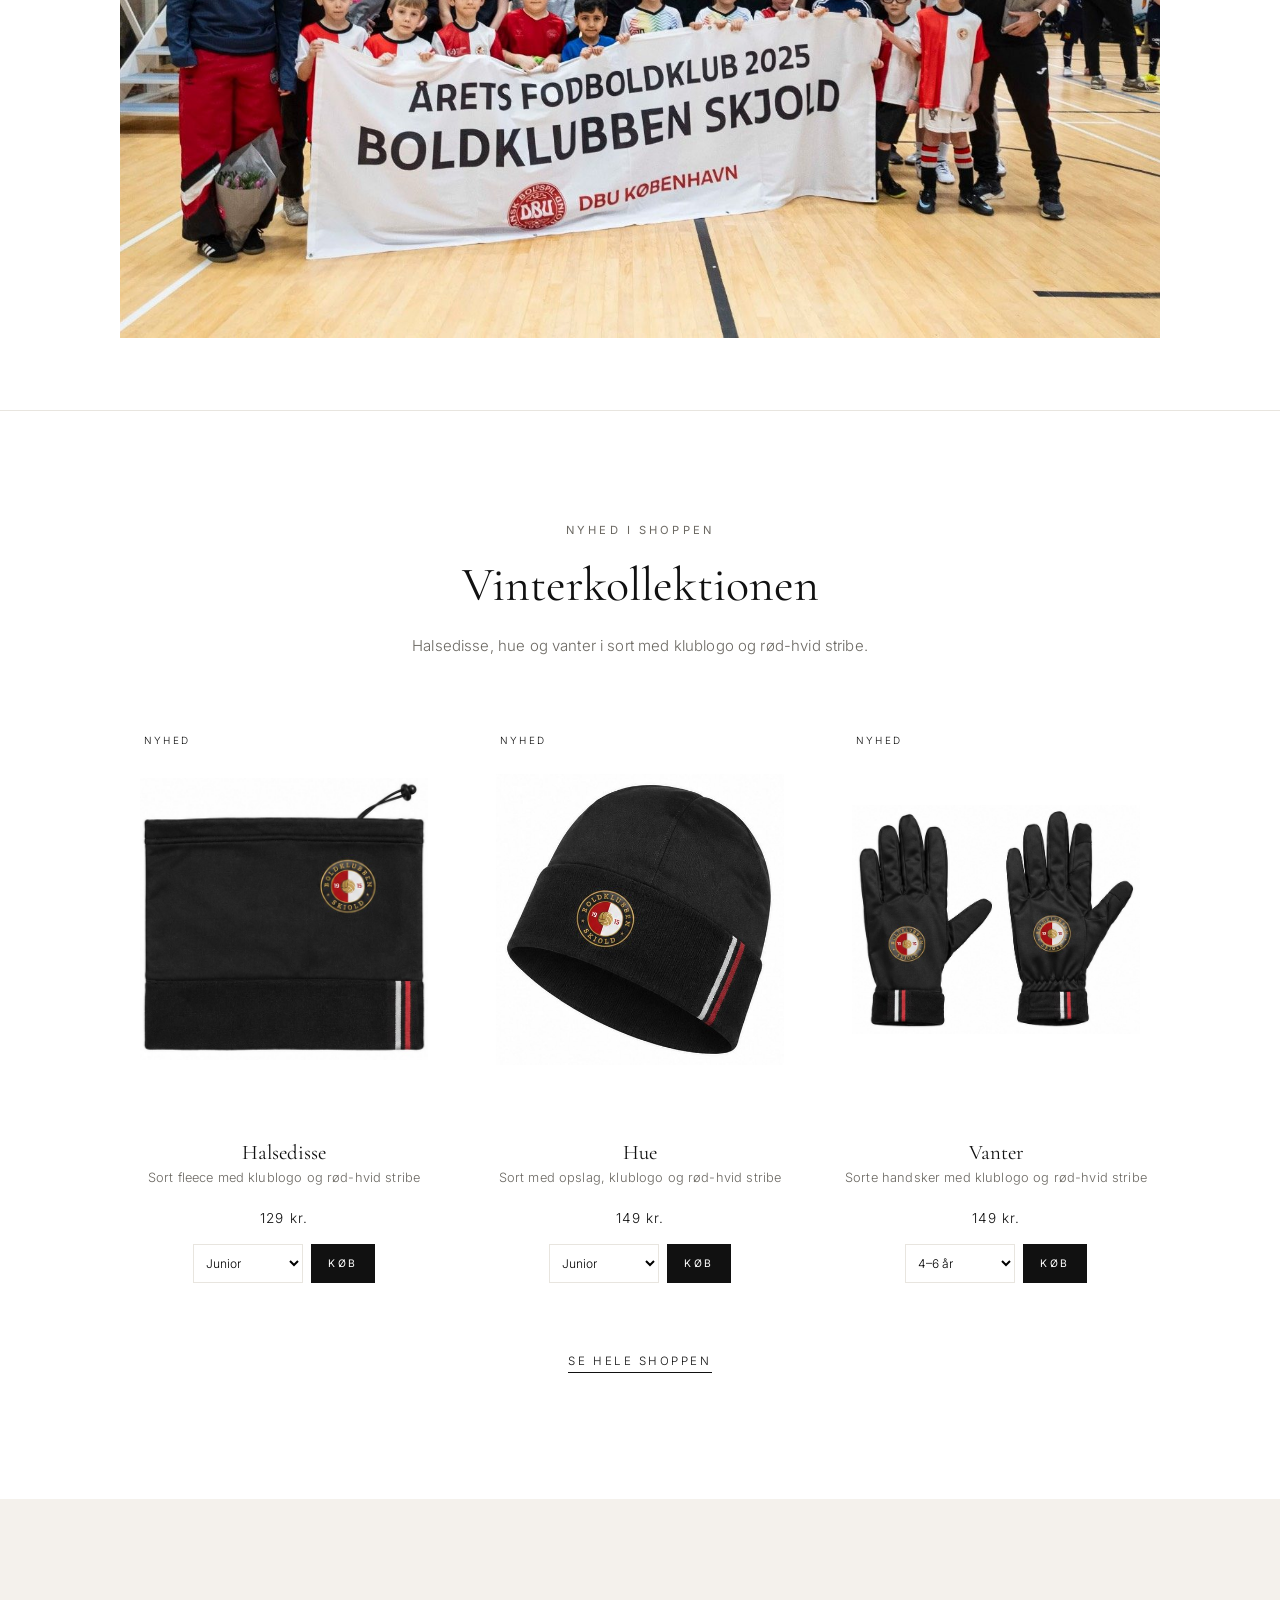
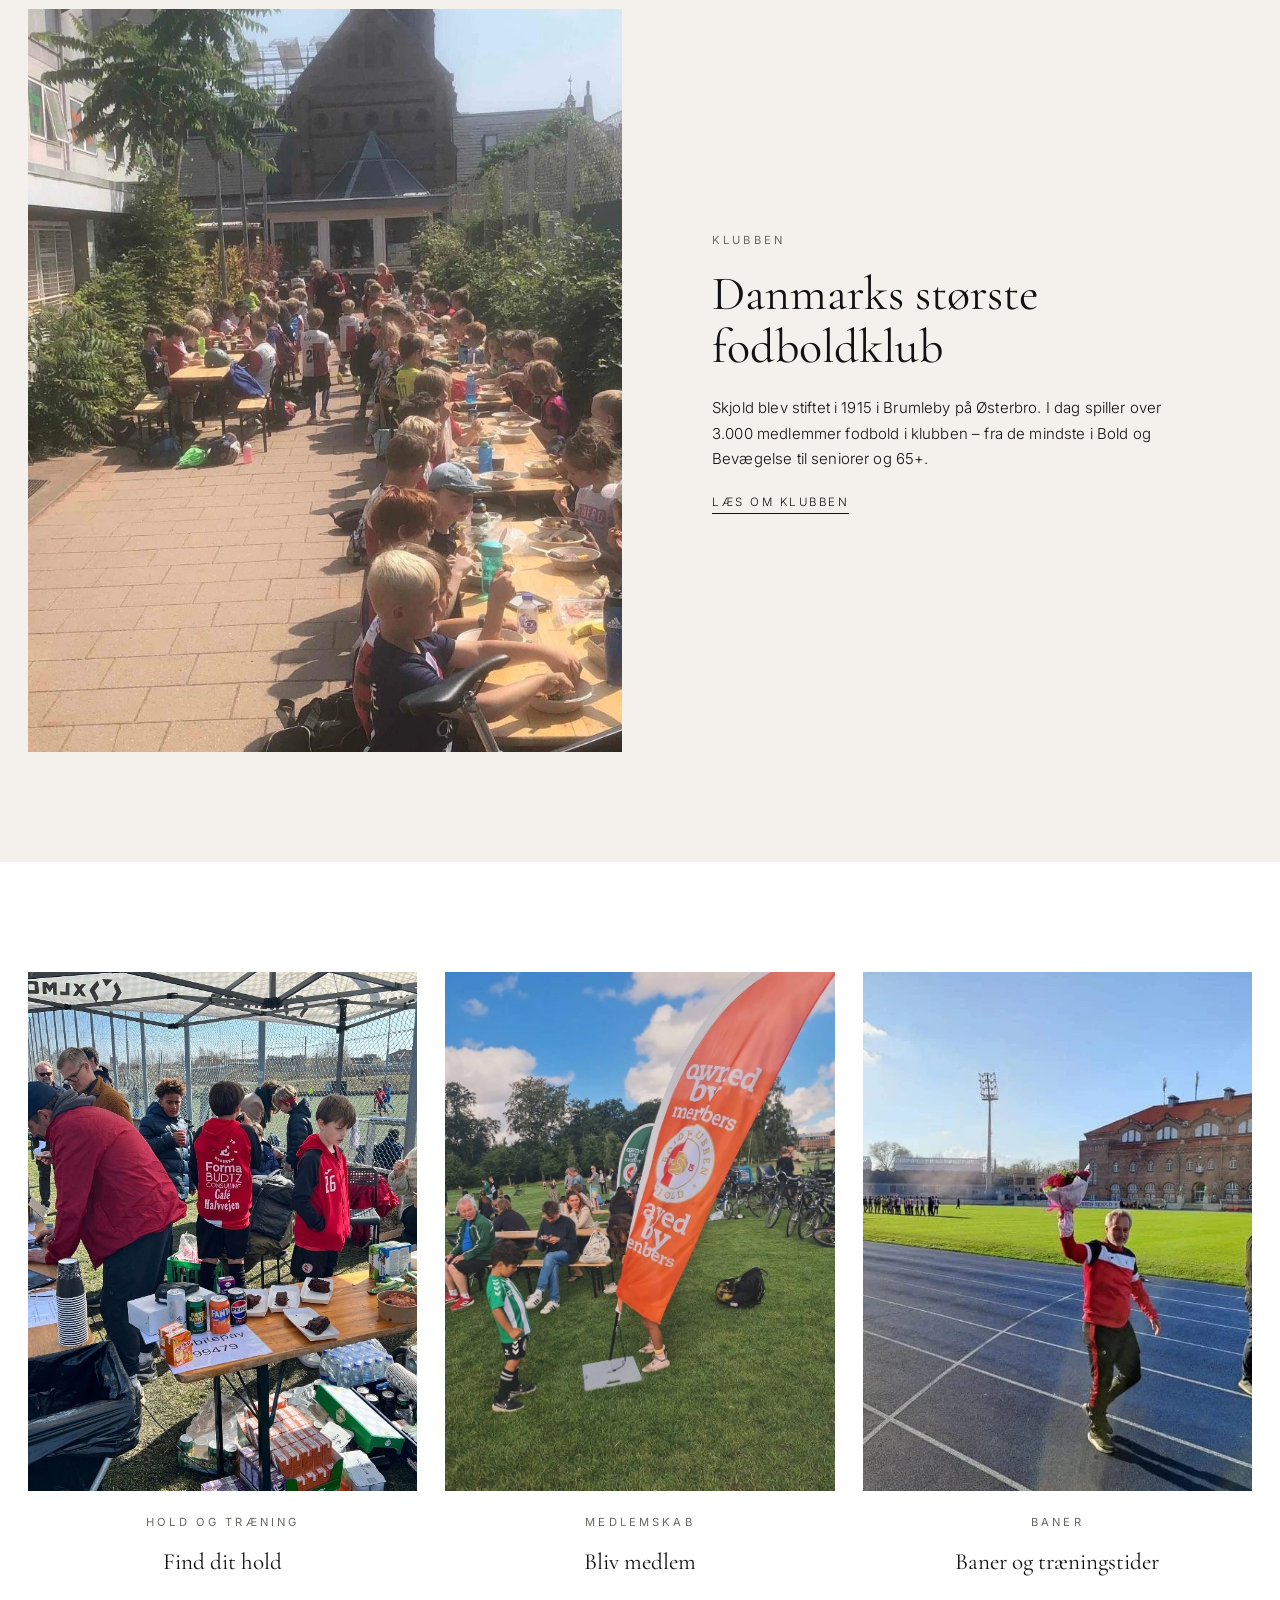
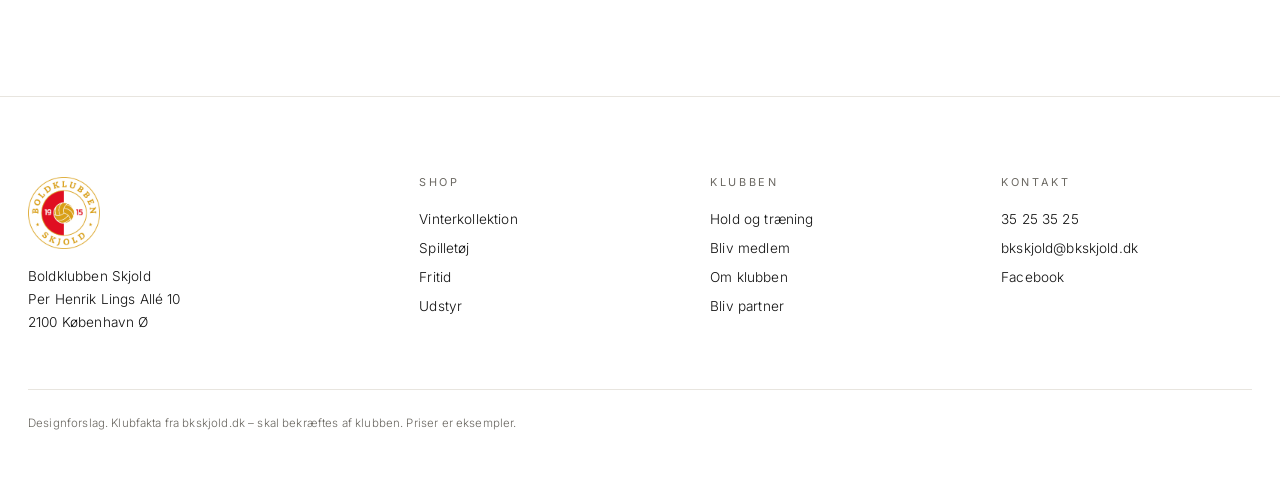
==== commit 0c99b2f7: "Fotos: Årets fodboldklub-holdbillede, flag på tribunen og boldnet i shoppen Co-Authored-By: Claude O" ====
--- a/index.html
+++ b/index.html
@@ -25,6 +25,7 @@
         <span class="overtitel">DBU København</span>
         <p class="aarets-titel">Årets fodboldklub <span>2025</span></p>
         <p>Boldklubben Skjold er kåret som Årets fodboldklub 2025 af DBU København. Tak til alle vores frivillige trænere, ledere, forældre og spillere.</p>
+        <div class="foto aarets-foto" data-foto="aaretsKlub" data-alt="Spillere, trænere og ledere med banneret Årets fodboldklub 2025"></div>
       </div>
     </section>
 
--- a/css/style.css
+++ b/css/style.css
@@ -86,7 +86,10 @@
 .aarets { text-align: center; padding: 72px 0; border-bottom: 1px solid var(--linje); }
 .aarets .aarets-titel { font-family: var(--serif); font-size: clamp(2.4rem, 6vw, 4.6rem); line-height: 1; margin: 14px 0 22px; }
 .aarets .aarets-titel span { font-style: italic; }
-.aarets p:last-child { color: var(--graa); max-width: 52ch; margin: 0 auto; }
+.aarets p:not(.aarets-titel) { color: var(--graa); max-width: 52ch; margin: 0 auto; }
+.aarets-foto { aspect-ratio: 3 / 2; max-width: 1040px; margin: 56px auto 0; }
+.foto.banner { aspect-ratio: 21 / 8; margin-bottom: 56px; }
+@media (max-width: 600px) { .foto.banner { aspect-ratio: 16 / 9; } }
 .sektionshoved { text-align: center; margin-bottom: 56px; }
 .sektionshoved p { color: var(--graa); max-width: 52ch; margin: 0 auto; }
 
@@ -96,6 +99,8 @@
 @media (max-width: 720px) { .produkter { grid-template-columns: repeat(2, 1fr); gap: 40px 16px; } }
 .produkt { text-align: center; }
 .produkt .foto { aspect-ratio: 4 / 5; margin-bottom: 18px; }
+.produkt .foto:not(.mangler) { background: #fff; }
+.produkt .foto img { object-fit: contain; padding: 6%; }
 .produkt .foto.mangler::after { opacity: 0.5; background-size: 30%; }
 .produkt .maerkat { position: absolute; z-index: 1; top: 14px; left: 14px; font-size: 0.62rem; text-transform: uppercase; letter-spacing: 0.22em; background: #fff; padding: 4px 10px; }
 .produkt h3 { font-size: 1.3rem; margin-bottom: 2px; }
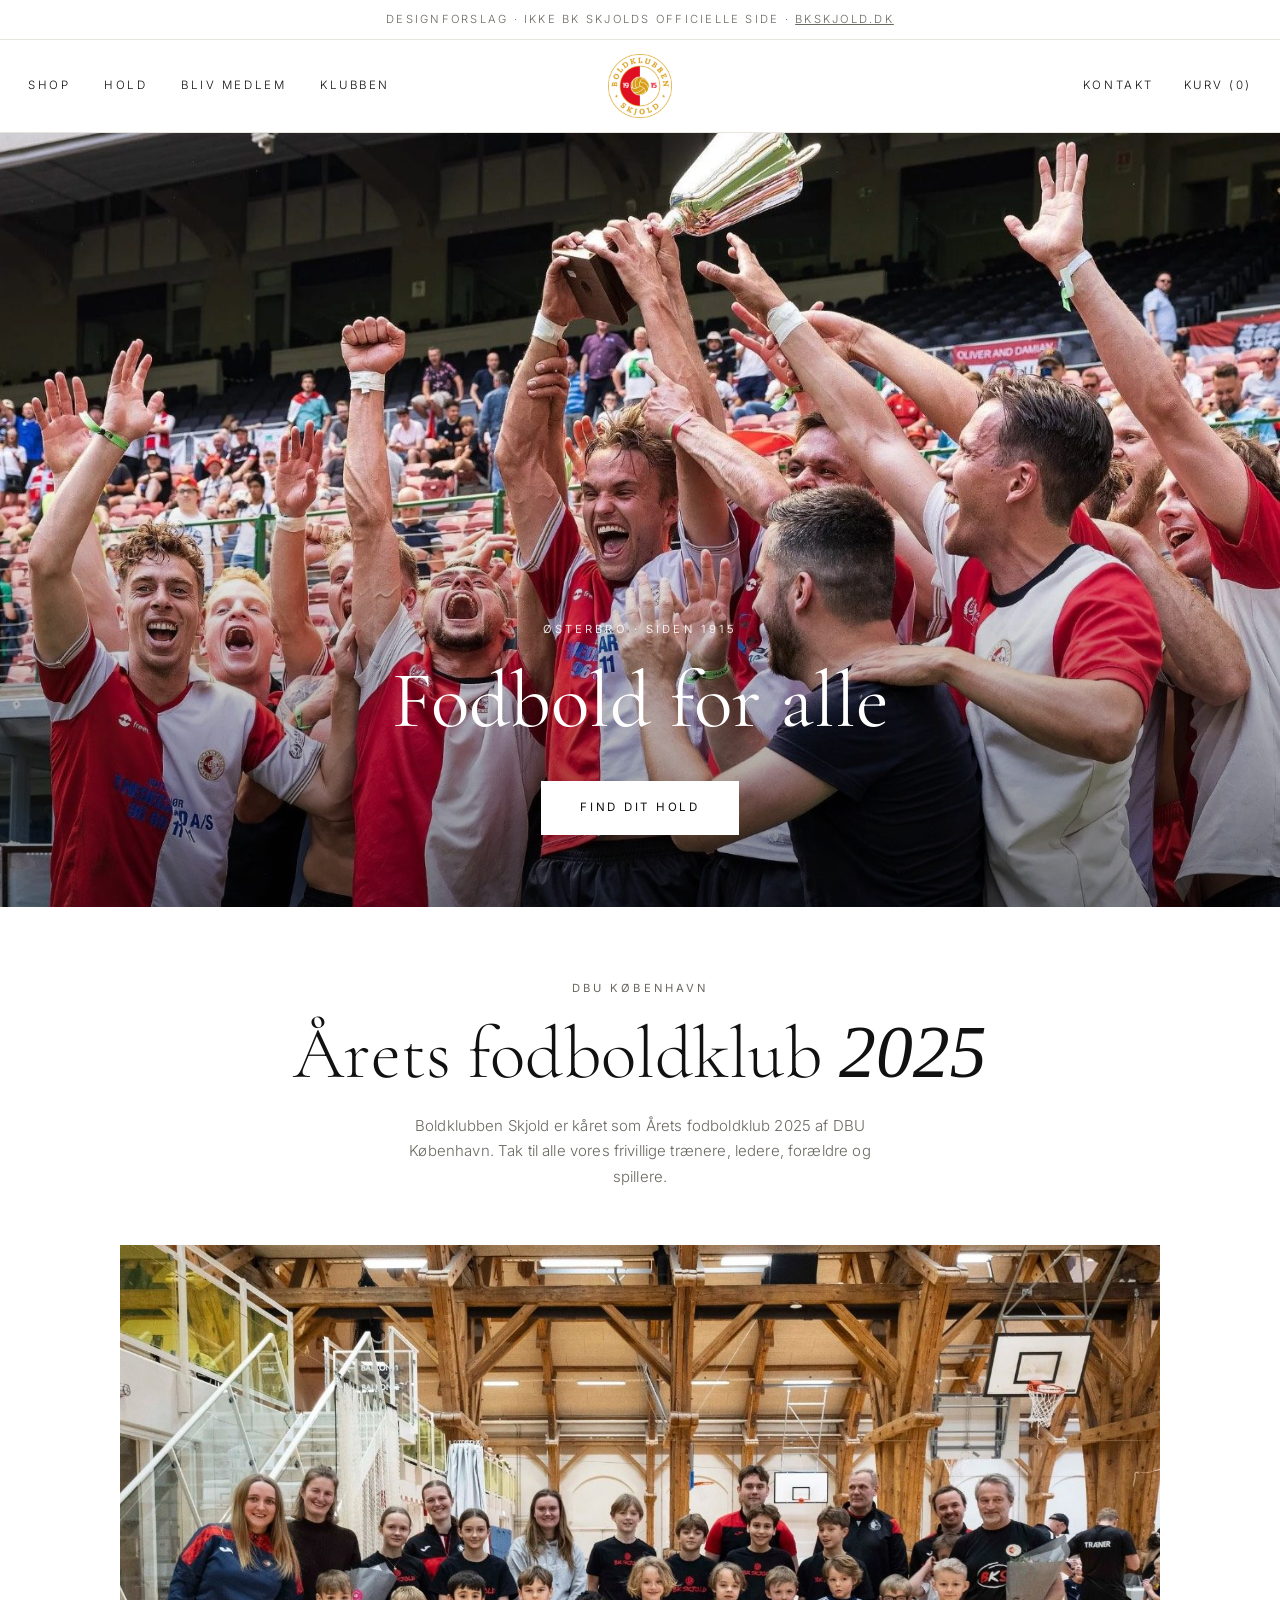
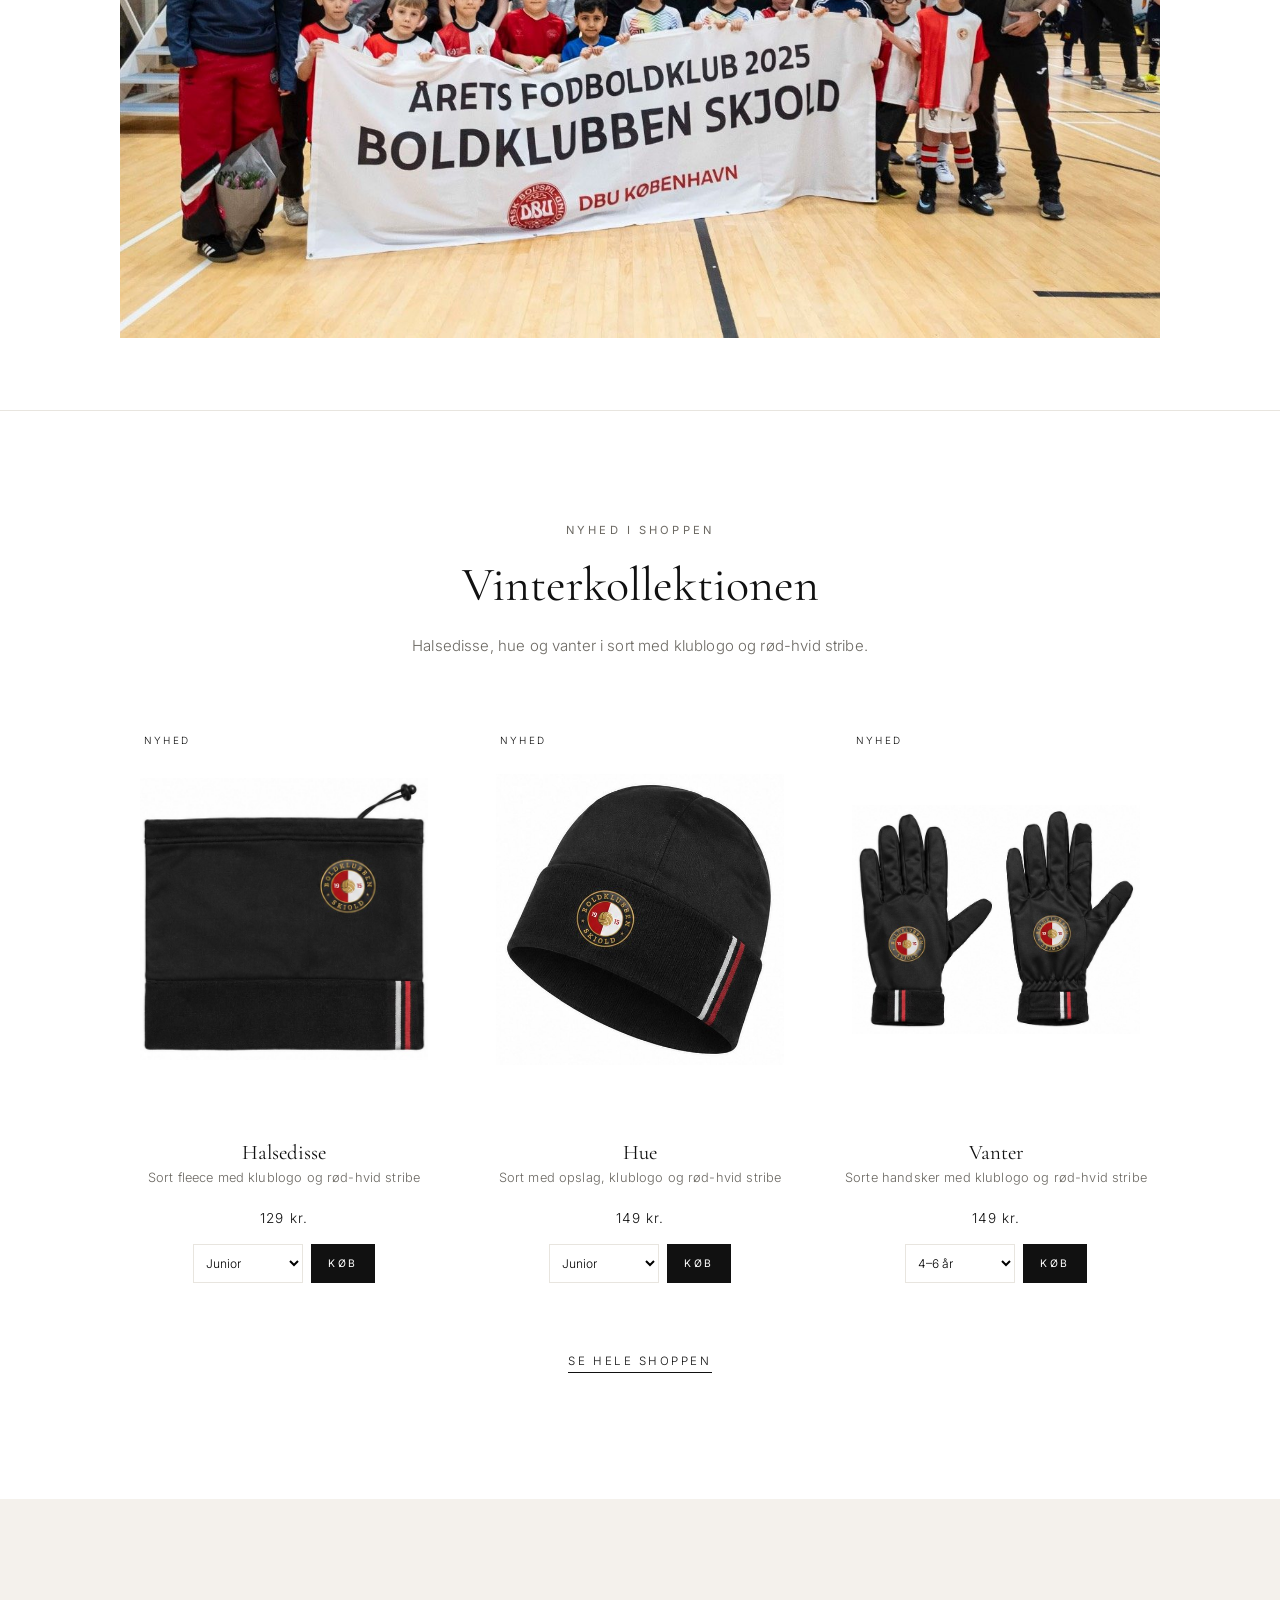
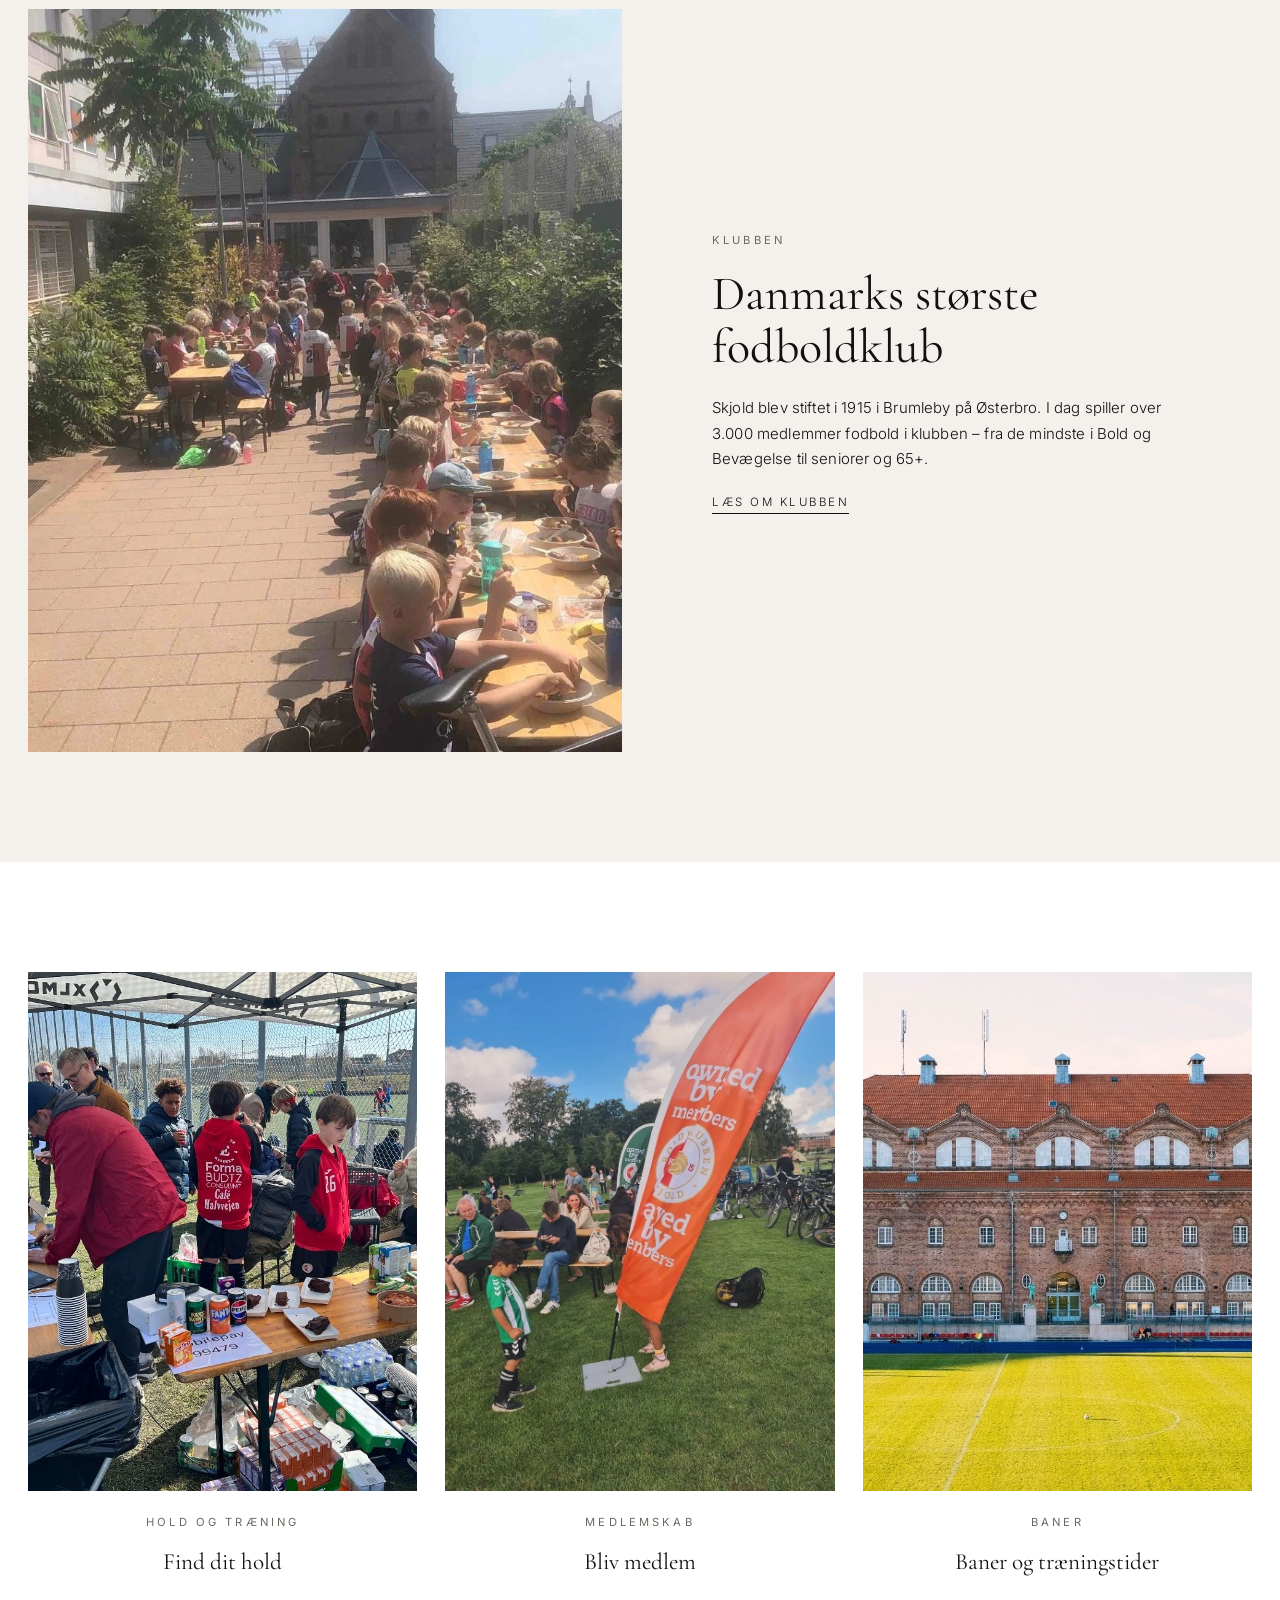
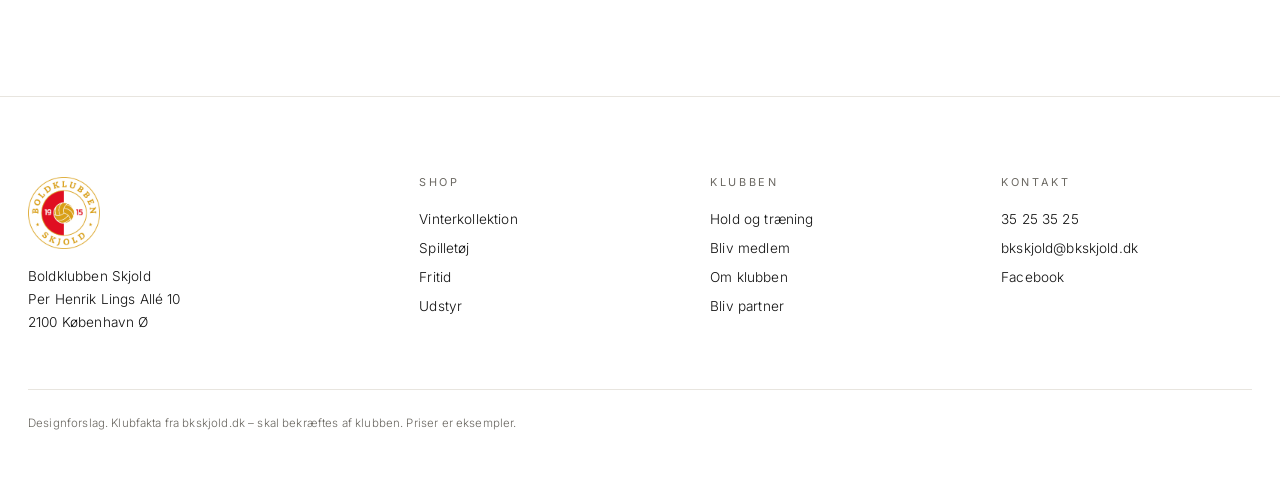
==== commit c9013d38: "Versionsnummer på CSS og JS, så browseren henter nyeste udgave En gemt, gammel js/produkter.js i bro" ====
--- a/index.html
+++ b/index.html
@@ -7,7 +7,7 @@
   <meta name="description" content="Designforslag til Boldklubben Skjold – Danmarks største fodboldklub. Hold, medlemskab og klubshop.">
   <meta name="theme-color" content="#ffffff">
   <link rel="icon" href="img/favicon.png" type="image/png">
-  <link rel="stylesheet" href="css/style.css">
+  <link rel="stylesheet" href="css/style.css?v=20261025b">
 </head>
 <body data-side="forside" data-rod="./">
   <main>
@@ -63,8 +63,8 @@
       </div>
     </section>
   </main>
-  <script src="js/produkter.js"></script>
-  <script src="js/site.js"></script>
+  <script src="js/produkter.js?v=20261025b"></script>
+  <script src="js/site.js?v=20261025b"></script>
   <script>
     const el = document.getElementById('nyheder');
     el.innerHTML = SKJOLD.produkter.filter((p) => p.ny).map(SKJOLD.produktkort).join('');
